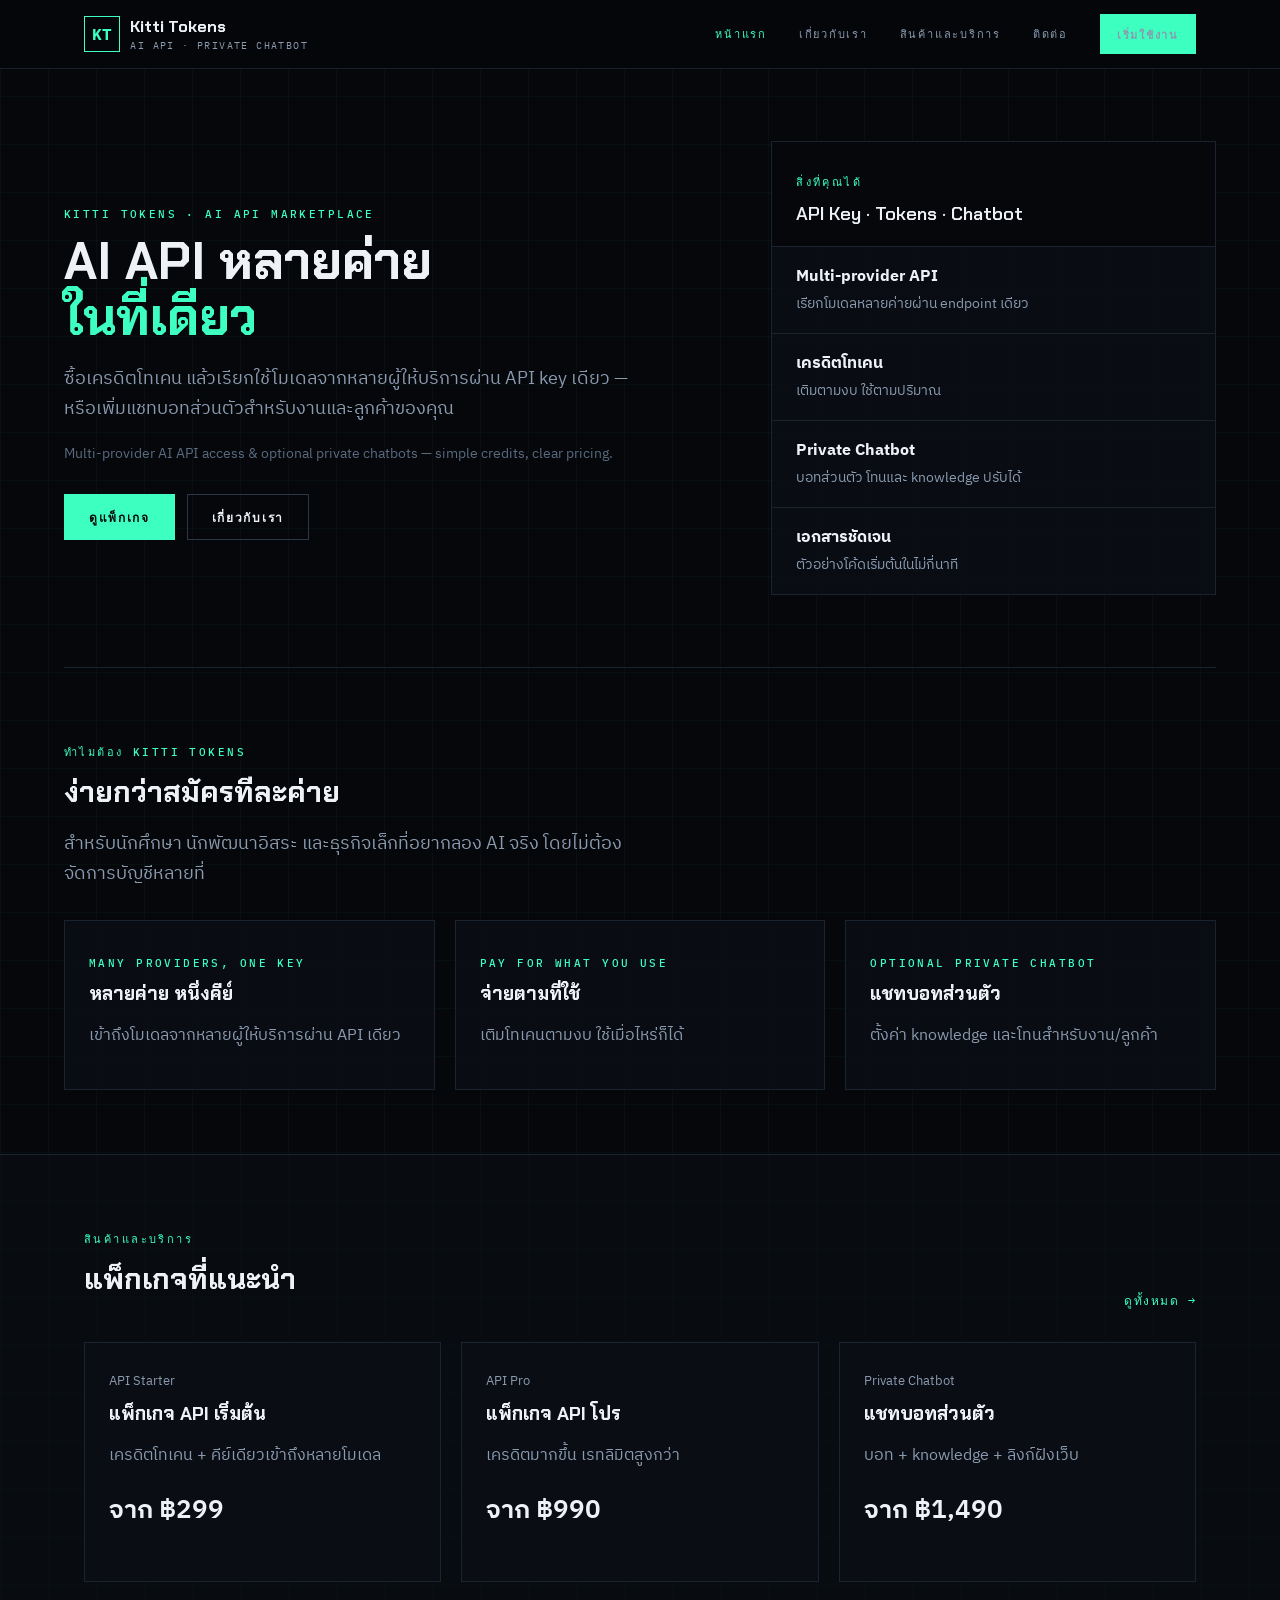
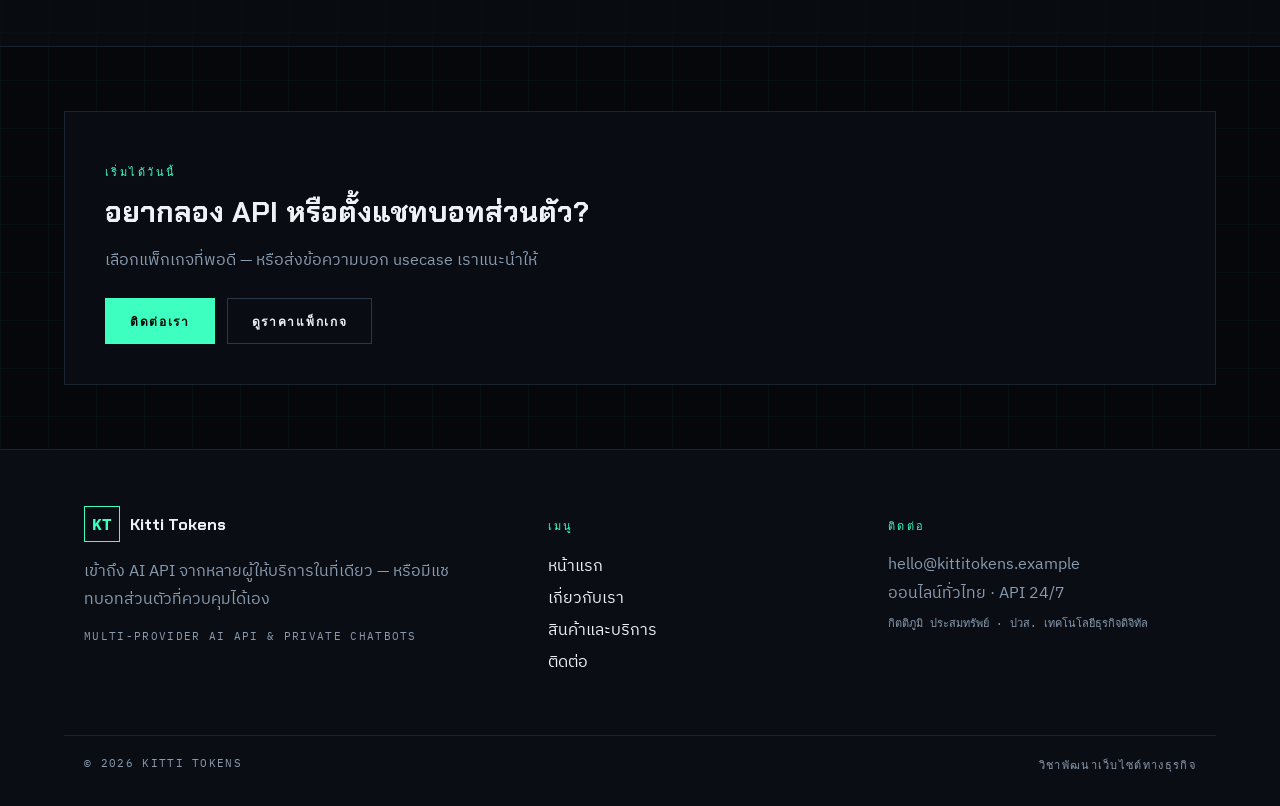
==== index.html @ 3e94c036 "Kitti Tokens static site — Home About Products Contact" ====
<!DOCTYPE html>
<html lang="th">
<head>
<meta charset="utf-8"/>
<meta name="viewport" content="width=device-width, initial-scale=1"/>
<title>Kitti Tokens — AI API หลายค่ายในที่เดียว · Kitti Tokens</title>
<meta name="description" content="Kitti Tokens — AI API หลายค่าย + แชทบอทส่วนตัว"/>
<link rel="preconnect" href="https://fonts.googleapis.com"/>
<link rel="preconnect" href="https://fonts.gstatic.com" crossorigin/>
<link href="https://fonts.googleapis.com/css2?family=Chakra+Petch:wght@400;500;600;700&family=IBM+Plex+Mono:wght@400;500;600&family=IBM+Plex+Sans+Thai:wght@400;500;600;700&display=swap" rel="stylesheet"/>
<link rel="stylesheet" href="/assets/site.css"/>
</head>
<body>
<header><div class="wrap nav">
  <a class="brand" href="/"><span class="mark">KT</span><span><strong>Kitti Tokens</strong><small>AI API · Private Chatbot</small></span></a>
  <nav class="links"><a class="active" href="/">หน้าแรก</a>
<a class="" href="/about/">เกี่ยวกับเรา</a>
<a class="" href="/products/">สินค้าและบริการ</a>
<a class="" href="/contact/">ติดต่อ</a><a class="btn" href="/contact/" style="padding:.55rem 1rem">เริ่มใช้งาน</a></nav>
</div></header>

<main>
<section class="wrap hero">
  <div>
    <p class="eyebrow">Kitti Tokens · AI API Marketplace</p>
    <h1>AI API หลายค่าย<span>ในที่เดียว</span></h1>
    <p class="lead">ซื้อเครดิตโทเคน แล้วเรียกใช้โมเดลจากหลายผู้ให้บริการผ่าน API key เดียว — หรือเพิ่มแชทบอทส่วนตัวสำหรับงานและลูกค้าของคุณ</p>
    <p class="sub">Multi-provider AI API access & optional private chatbots — simple credits, clear pricing.</p>
    <div style="display:flex;gap:.75rem;flex-wrap:wrap;margin-top:1.75rem">
      <a class="btn" href="/products/">ดูแพ็กเกจ</a>
      <a class="btn ghost" href="/about/">เกี่ยวกับเรา</a>
    </div>
  </div>
  <div class="card" style="padding:0;overflow:hidden">
    <div style="border-bottom:1px solid var(--line);padding:1.25rem 1.5rem;background:#05070a">
      <p class="eyebrow">สิ่งที่คุณได้</p>
      <p class="display" style="margin:.5rem 0 0;font-size:1.15rem;font-weight:600">API Key · Tokens · Chatbot</p>
    </div>
    <ul style="list-style:none;margin:0;padding:0">
      <li style="padding:1rem 1.5rem;border-bottom:1px solid var(--line)"><strong>Multi-provider API</strong><br/><span class="muted" style="font-size:.85rem">เรียกโมเดลหลายค่ายผ่าน endpoint เดียว</span></li>
      <li style="padding:1rem 1.5rem;border-bottom:1px solid var(--line)"><strong>เครดิตโทเคน</strong><br/><span class="muted" style="font-size:.85rem">เติมตามงบ ใช้ตามปริมาณ</span></li>
      <li style="padding:1rem 1.5rem;border-bottom:1px solid var(--line)"><strong>Private Chatbot</strong><br/><span class="muted" style="font-size:.85rem">บอทส่วนตัว โทนและ knowledge ปรับได้</span></li>
      <li style="padding:1rem 1.5rem"><strong>เอกสารชัดเจน</strong><br/><span class="muted" style="font-size:.85rem">ตัวอย่างโค้ดเริ่มต้นในไม่กี่นาที</span></li>
    </ul>
  </div>
</section>
<section class="wrap section">
  <p class="eyebrow">ทำไมต้อง Kitti Tokens</p>
  <h2 class="display" style="font-size:1.8rem;margin:.75rem 0">ง่ายกว่าสมัครทีละค่าย</h2>
  <p class="lead">สำหรับนักศึกษา นักพัฒนาอิสระ และธุรกิจเล็กที่อยากลอง AI จริง โดยไม่ต้องจัดการบัญชีหลายที่</p>
  <div class="grid3" style="margin-top:2rem">
    <article class="card"><p class="eyebrow">Many providers, one key</p><h3>หลายค่าย หนึ่งคีย์</h3><p class="muted">เข้าถึงโมเดลจากหลายผู้ให้บริการผ่าน API เดียว</p></article>
    <article class="card"><p class="eyebrow">Pay for what you use</p><h3>จ่ายตามที่ใช้</h3><p class="muted">เติมโทเคนตามงบ ใช้เมื่อไหร่ก็ได้</p></article>
    <article class="card"><p class="eyebrow">Optional private chatbot</p><h3>แชทบอทส่วนตัว</h3><p class="muted">ตั้งค่า knowledge และโทนสำหรับงาน/ลูกค้า</p></article>
  </div>
</section>
<section class="section" style="border-top:1px solid var(--line);border-bottom:1px solid var(--line);background:rgba(10,14,20,.6)">
  <div class="wrap">
    <div style="display:flex;justify-content:space-between;gap:1rem;flex-wrap:wrap;align-items:end">
      <div><p class="eyebrow">สินค้าและบริการ</p><h2 class="display" style="font-size:1.8rem;margin:.75rem 0">แพ็กเกจที่แนะนำ</h2></div>
      <a class="mono" style="color:var(--accent);font-size:12px;letter-spacing:.12em;text-transform:uppercase" href="/products/">ดูทั้งหมด →</a>
    </div>
    <div class="grid3" style="margin-top:2rem">
      <a class="card" href="/products/"><span class="muted" style="font-size:.8rem">API Starter</span><h3>แพ็กเกจ API เริ่มต้น</h3><p class="muted">เครดิตโทเคน + คีย์เดียวเข้าถึงหลายโมเดล</p><p class="price" style="margin-top:1.25rem">จาก ฿299</p></a>
      <a class="card" href="/products/"><span class="muted" style="font-size:.8rem">API Pro</span><h3>แพ็กเกจ API โปร</h3><p class="muted">เครดิตมากขึ้น เรทลิมิตสูงกว่า</p><p class="price" style="margin-top:1.25rem">จาก ฿990</p></a>
      <a class="card" href="/products/"><span class="muted" style="font-size:.8rem">Private Chatbot</span><h3>แชทบอทส่วนตัว</h3><p class="muted">บอท + knowledge + ลิงก์ฝังเว็บ</p><p class="price" style="margin-top:1.25rem">จาก ฿1,490</p></a>
    </div>
  </div>
</section>
<section class="wrap section">
  <div class="card" style="padding:2.5rem">
    <p class="eyebrow">เริ่มได้วันนี้</p>
    <h2 class="display" style="font-size:1.8rem;margin:.75rem 0">อยากลอง API หรือตั้งแชทบอทส่วนตัว?</h2>
    <p class="muted">เลือกแพ็กเกจที่พอดี — หรือส่งข้อความบอก usecase เราแนะนำให้</p>
    <div style="display:flex;gap:.75rem;flex-wrap:wrap;margin-top:1.5rem">
      <a class="btn" href="/contact/">ติดต่อเรา</a>
      <a class="btn ghost" href="/products/">ดูราคาแพ็กเกจ</a>
    </div>
  </div>
</section>
</main>

<footer><div class="wrap footgrid">
  <div><div class="brand"><span class="mark">KT</span><span><strong>Kitti Tokens</strong></span></div>
  <p class="muted" style="margin-top:1rem;max-width:24rem;line-height:1.7">เข้าถึง AI API จากหลายผู้ให้บริการในที่เดียว — หรือมีแชทบอทส่วนตัวที่ควบคุมได้เอง</p>
  <p class="mono muted" style="font-size:11px;letter-spacing:.12em;text-transform:uppercase">Multi-provider AI API & private chatbots</p></div>
  <div><p class="eyebrow">เมนู</p><p style="margin-top:1rem;line-height:2"><a href="/">หน้าแรก</a><br/><a href="/about/">เกี่ยวกับเรา</a><br/><a href="/products/">สินค้าและบริการ</a><br/><a href="/contact/">ติดต่อ</a></p></div>
  <div><p class="eyebrow">ติดต่อ</p><p class="muted" style="margin-top:1rem;line-height:1.8">hello@kittitokens.example<br/>ออนไลน์ทั่วไทย · API 24/7<br/><span class="mono" style="font-size:11px">กิตติภูมิ ประสมทรัพย์ · ปวส. เทคโนโลยีธุรกิจดิจิทัล</span></p></div>
</div>
<p class="wrap mono muted" style="margin-top:2.5rem;border-top:1px solid var(--line);padding-top:1.25rem;font-size:11px;letter-spacing:.12em;text-transform:uppercase;display:flex;justify-content:space-between;gap:1rem;flex-wrap:wrap"><span>© 2026 Kitti Tokens</span><span>วิชาพัฒนาเว็บไซต์ทางธุรกิจ</span></p>
</footer>
</body></html>
---- assets/site.css ----
:root{--bg:#05070a;--panel:#0a0e14;--line:#1a2330;--muted:#8a9bb0;--text:#eef2f7;--accent:#3dffc0;--accent2:#5eead4}
*{box-sizing:border-box}html{scroll-behavior:smooth}body{margin:0;font-family:"IBM Plex Sans Thai",system-ui,sans-serif;background:var(--bg);color:var(--text);background-image:linear-gradient(rgba(61,255,192,.03) 1px,transparent 1px),linear-gradient(90deg,rgba(61,255,192,.03) 1px,transparent 1px);background-size:48px 48px}
a{color:inherit;text-decoration:none}.wrap{max-width:72rem;margin:0 auto;padding:0 1.25rem}
.mono{font-family:"IBM Plex Mono",ui-monospace,monospace}.display{font-family:"Chakra Petch","IBM Plex Sans Thai",sans-serif}
.eyebrow{font-family:"IBM Plex Mono",monospace;font-size:11px;letter-spacing:.22em;text-transform:uppercase;color:var(--accent);font-weight:500}
header{position:sticky;top:0;z-index:50;border-bottom:1px solid rgba(26,35,48,.9);background:rgba(5,7,10,.9);backdrop-filter:blur(10px)}
.nav{display:flex;align-items:center;justify-content:space-between;height:4.25rem}
.brand{display:flex;gap:.65rem;align-items:center}.mark{width:2.25rem;height:2.25rem;border:1px solid var(--accent);display:grid;place-items:center;color:var(--accent);font-family:"IBM Plex Mono",monospace;font-weight:700}
.brand strong{display:block;font-family:"Chakra Petch",sans-serif}.brand small{display:block;font-family:"IBM Plex Mono",monospace;font-size:10px;letter-spacing:.14em;text-transform:uppercase;color:var(--muted);margin-top:.15rem}
.links{display:flex;gap:2rem;align-items:center}.links a{font-family:"IBM Plex Mono",monospace;font-size:11px;letter-spacing:.16em;text-transform:uppercase;color:var(--muted)}.links a:hover,.links a.active{color:var(--accent)}
.btn{display:inline-flex;align-items:center;justify-content:center;gap:.5rem;border:1px solid var(--accent);background:var(--accent);color:var(--bg);padding:.75rem 1.5rem;font-family:"IBM Plex Mono",monospace;font-size:12px;font-weight:600;letter-spacing:.14em;text-transform:uppercase}
.btn.ghost{background:transparent;color:var(--text);border-color:#2a3748}.btn.ghost:hover{border-color:var(--accent);color:var(--accent)}
.hero{padding:4.5rem 0;border-bottom:1px solid var(--line);display:grid;gap:2.5rem}
@media(min-width:900px){.hero{grid-template-columns:1.2fr .8fr;align-items:center}}
h1{font-family:"Chakra Petch",sans-serif;font-size:clamp(2rem,5vw,3.2rem);line-height:1.1;margin:.8rem 0}h1 span{display:block;color:var(--accent)}
.lead{color:var(--muted);font-size:1.1rem;line-height:1.7;max-width:36rem}.sub{color:#5a6b80;font-size:.9rem;margin-top:.75rem}
.card{border:1px solid var(--line);background:rgba(10,14,20,.9);padding:1.5rem}
.card h3{margin:.4rem 0;font-family:"Chakra Petch",sans-serif}
.grid3{display:grid;gap:1.25rem}@media(min-width:700px){.grid3{grid-template-columns:repeat(3,1fr)}}
.grid2{display:grid;gap:1.5rem}@media(min-width:700px){.grid2{grid-template-columns:repeat(2,1fr)}}
.section{padding:4rem 0}.banner{border-bottom:1px solid var(--line);background:var(--panel);padding:3.5rem 0;position:relative;overflow:hidden}
.banner:before{content:"";position:absolute;inset:0;background:radial-gradient(circle at 15% 20%,rgba(61,255,192,.18),transparent 42%),radial-gradient(circle at 85% 70%,rgba(94,234,212,.08),transparent 40%);opacity:.9;pointer-events:none}
.banner .wrap{position:relative}footer{border-top:1px solid var(--line);background:var(--panel);padding:3.5rem 0 2rem;margin-top:auto}
.footgrid{display:grid;gap:2rem}@media(min-width:800px){.footgrid{grid-template-columns:1.4fr 1fr 1fr}}
.muted{color:var(--muted)}.price{font-size:1.6rem;font-weight:600}.product img{width:100%;height:auto;display:block;background:#05070a;border-bottom:1px solid var(--line)}
.product{overflow:hidden}.chip{display:inline-block;border:1px solid var(--line);padding:.2rem .5rem;font-family:"IBM Plex Mono",monospace;font-size:11px;color:var(--accent)}
.providers{display:grid;grid-template-columns:repeat(2,1fr);gap:1rem}@media(min-width:700px){.providers{grid-template-columns:repeat(6,1fr)}}
.providers div{border:1px solid var(--line);padding:1.25rem .75rem;text-align:center}.providers img{width:36px;height:36px;opacity:.9}
ul.clean{padding-left:1.1rem;color:var(--muted);line-height:1.7}
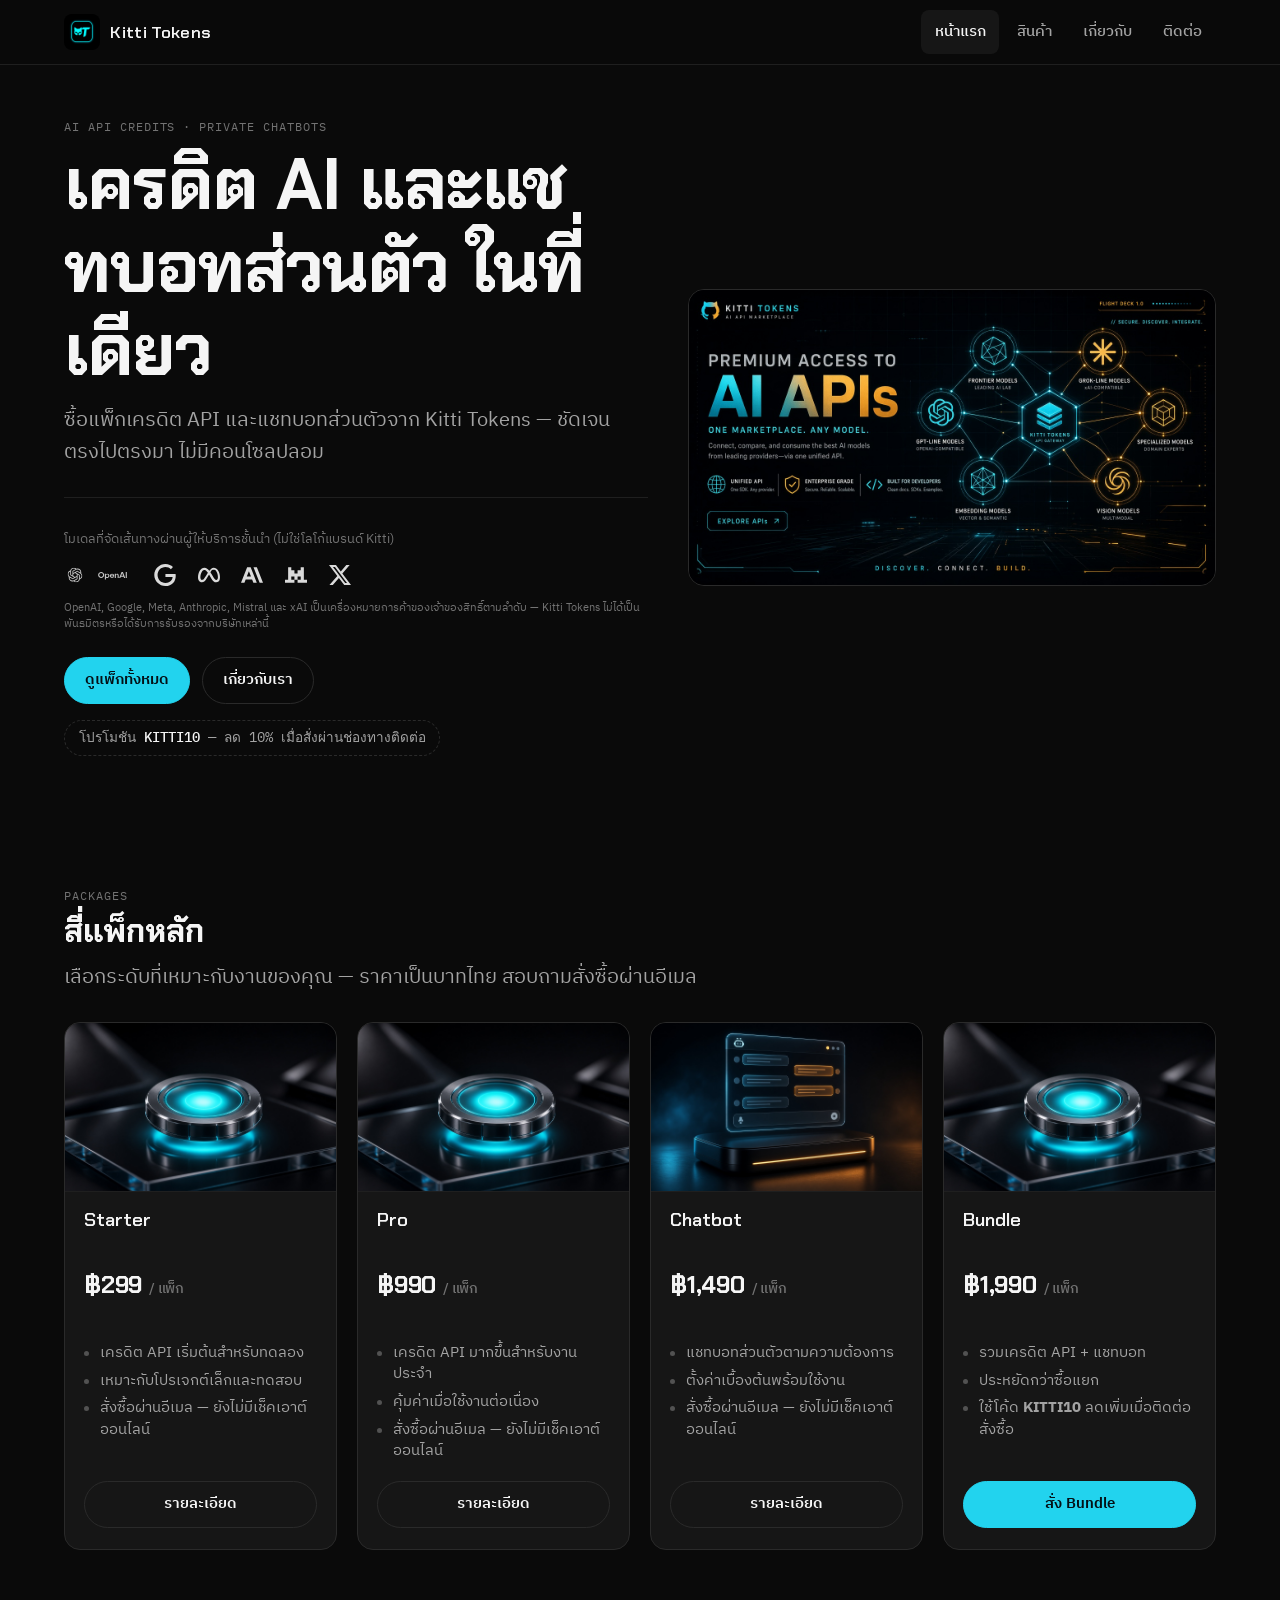
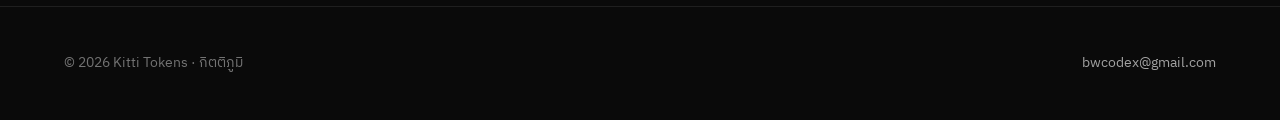
==== commit b4013795: "Ship static Kitti Tokens build with real assets to production (kitti-tokens-web) Includes hero/about" ====
--- a/index.html
+++ b/index.html
@@ -1,92 +1,145 @@
 <!DOCTYPE html>
 <html lang="th">
 <head>
-<meta charset="utf-8"/>
-<meta name="viewport" content="width=device-width, initial-scale=1"/>
-<title>Kitti Tokens — AI API หลายค่ายในที่เดียว · Kitti Tokens</title>
-<meta name="description" content="Kitti Tokens — AI API หลายค่าย + แชทบอทส่วนตัว"/>
-<link rel="preconnect" href="https://fonts.googleapis.com"/>
-<link rel="preconnect" href="https://fonts.gstatic.com" crossorigin/>
-<link href="https://fonts.googleapis.com/css2?family=Chakra+Petch:wght@400;500;600;700&family=IBM+Plex+Mono:wght@400;500;600&family=IBM+Plex+Sans+Thai:wght@400;500;600;700&display=swap" rel="stylesheet"/>
-<link rel="stylesheet" href="/assets/site.css"/>
+  <meta charset="utf-8" />
+  <meta name="viewport" content="width=device-width, initial-scale=1" />
+  <title>Kitti Tokens — เครดิต AI API และแชทบอทส่วนตัว</title>
+  <meta name="description" content="Kitti Tokens — ซื้อเครดิต AI API และแชทบอทส่วนตัว แพ็ก Starter Pro Chatbot Bundle พร้อมโปรโมชัน KITTI10" />
+  <link rel="stylesheet" href="/assets/site.css" />
+  <link rel="icon" href="/assets/brand-logo.png" type="image/png" />
 </head>
 <body>
-<header><div class="wrap nav">
-  <a class="brand" href="/"><span class="mark">KT</span><span><strong>Kitti Tokens</strong><small>AI API · Private Chatbot</small></span></a>
-  <nav class="links"><a class="active" href="/">หน้าแรก</a>
-<a class="" href="/about/">เกี่ยวกับเรา</a>
-<a class="" href="/products/">สินค้าและบริการ</a>
-<a class="" href="/contact/">ติดต่อ</a><a class="btn" href="/contact/" style="padding:.55rem 1rem">เริ่มใช้งาน</a></nav>
-</div></header>
+  <div class="page">
+    <header class="site-header">
+      <div class="wrap nav">
+        <a class="brand" href="/">
+          <img src="/assets/brand-logo.png" width="36" height="36" alt="" />
+          <span class="brand-name"><span class="mark">Kitti Tokens</span></span>
+        </a>
+        <nav class="nav-links" aria-label="หลัก">
+          <a href="/" aria-current="page">หน้าแรก</a>
+          <a href="/products/">สินค้า</a>
+          <a href="/about/">เกี่ยวกับ</a>
+          <a href="/contact/">ติดต่อ</a>
+        </nav>
+      </div>
+    </header>
 
-<main>
-<section class="wrap hero">
-  <div>
-    <p class="eyebrow">Kitti Tokens · AI API Marketplace</p>
-    <h1>AI API หลายค่าย<span>ในที่เดียว</span></h1>
-    <p class="lead">ซื้อเครดิตโทเคน แล้วเรียกใช้โมเดลจากหลายผู้ให้บริการผ่าน API key เดียว — หรือเพิ่มแชทบอทส่วนตัวสำหรับงานและลูกค้าของคุณ</p>
-    <p class="sub">Multi-provider AI API access & optional private chatbots — simple credits, clear pricing.</p>
-    <div style="display:flex;gap:.75rem;flex-wrap:wrap;margin-top:1.75rem">
-      <a class="btn" href="/products/">ดูแพ็กเกจ</a>
-      <a class="btn ghost" href="/about/">เกี่ยวกับเรา</a>
-    </div>
+    <main>
+      <section class="hero">
+        <div class="wrap hero-grid">
+          <div>
+            <p class="eyebrow">AI API credits · Private chatbots</p>
+            <h1>เครดิต AI และแชทบอทส่วนตัว ในที่เดียว</h1>
+            <p class="promise">ซื้อแพ็กเครดิต API และแชทบอทส่วนตัวจาก Kitti Tokens — ชัดเจน ตรงไปตรงมา ไม่มีคอนโซลปลอม</p>
+
+            <div class="providers" aria-label="ผู้ให้บริการโมเดลที่รองรับการจัดเส้นทาง">
+              <p class="providers-caption">โมเดลที่จัดเส้นทางผ่านผู้ให้บริการชั้นนำ (ไม่ใช่โลโก้แบรนด์ Kitti)</p>
+              <div class="provider-row">
+                <span class="openai-pair" title="OpenAI">
+                  <img src="/assets/logos/OpenAI-white-monoblossom.svg" alt="OpenAI" width="22" height="22" />
+                  <img class="wordmark" src="/assets/logos/OpenAI-white-wordmark.svg" alt="" width="80" height="18" />
+                </span>
+                <img src="/assets/logos/google.svg" alt="Google" height="22" />
+                <img src="/assets/logos/meta.svg" alt="Meta" height="22" />
+                <img src="/assets/logos/anthropic.svg" alt="Anthropic" height="22" />
+                <img src="/assets/logos/mistral.svg" alt="Mistral" height="22" />
+                <img src="/assets/logos/xai.svg" alt="xAI" height="22" />
+              </div>
+              <p class="tm-note">OpenAI, Google, Meta, Anthropic, Mistral และ xAI เป็นเครื่องหมายการค้าของเจ้าของสิทธิ์ตามลำดับ — Kitti Tokens ไม่ได้เป็นพันธมิตรหรือได้รับการรับรองจากบริษัทเหล่านี้</p>
+            </div>
+
+            <div class="hero-actions">
+              <a class="btn btn-primary" href="/products/">ดูแพ็กทั้งหมด</a>
+              <a class="btn" href="/about/">เกี่ยวกับเรา</a>
+            </div>
+            <p class="promo-chip">โปรโมชัน <strong>KITTI10</strong> — ลด 10% เมื่อสั่งผ่านช่องทางติดต่อ</p>
+          </div>
+          <div class="hero-media">
+            <img src="/assets/hero.png" alt="Kitti Tokens — ภาพฮีโร่เครดิต AI และแชทบอท" width="960" height="540" />
+          </div>
+        </div>
+      </section>
+
+      <section class="section" id="packs">
+        <div class="wrap">
+          <div class="section-head">
+            <p class="eyebrow">Packages</p>
+            <h2>สี่แพ็กหลัก</h2>
+            <p class="lede">เลือกระดับที่เหมาะกับงานของคุณ — ราคาเป็นบาทไทย สอบถามสั่งซื้อผ่านอีเมล</p>
+          </div>
+          <div class="card-grid cols-4">
+            <article class="card">
+              <div class="card-media">
+                <img src="/assets/api-tokens.png" alt="API Tokens pack" width="640" height="400" />
+              </div>
+              <div class="card-body">
+                <h3>Starter</h3>
+                <p class="price">฿299 <span>/ แพ็ก</span></p>
+                <ul class="bullets">
+                  <li>เครดิต API เริ่มต้นสำหรับทดลอง</li>
+                  <li>เหมาะกับโปรเจกต์เล็กและทดสอบ</li>
+                  <li>สั่งซื้อผ่านอีเมล — ยังไม่มีเช็คเอาต์ออนไลน์</li>
+                </ul>
+                <a class="btn" href="/products/">รายละเอียด</a>
+              </div>
+            </article>
+            <article class="card">
+              <div class="card-media">
+                <img src="/assets/api-tokens.png" alt="API Tokens pack" width="640" height="400" />
+              </div>
+              <div class="card-body">
+                <h3>Pro</h3>
+                <p class="price">฿990 <span>/ แพ็ก</span></p>
+                <ul class="bullets">
+                  <li>เครดิต API มากขึ้นสำหรับงานประจำ</li>
+                  <li>คุ้มค่าเมื่อใช้งานต่อเนื่อง</li>
+                  <li>สั่งซื้อผ่านอีเมล — ยังไม่มีเช็คเอาต์ออนไลน์</li>
+                </ul>
+                <a class="btn" href="/products/">รายละเอียด</a>
+              </div>
+            </article>
+            <article class="card">
+              <div class="card-media">
+                <img src="/assets/private-bot.png" alt="Private Chatbot" width="640" height="400" />
+              </div>
+              <div class="card-body">
+                <h3>Chatbot</h3>
+                <p class="price">฿1,490 <span>/ แพ็ก</span></p>
+                <ul class="bullets">
+                  <li>แชทบอทส่วนตัวตามความต้องการ</li>
+                  <li>ตั้งค่าเบื้องต้นพร้อมใช้งาน</li>
+                  <li>สั่งซื้อผ่านอีเมล — ยังไม่มีเช็คเอาต์ออนไลน์</li>
+                </ul>
+                <a class="btn" href="/products/">รายละเอียด</a>
+              </div>
+            </article>
+            <article class="card">
+              <div class="card-media">
+                <img src="/assets/api-tokens.png" alt="Bundle pack" width="640" height="400" />
+              </div>
+              <div class="card-body">
+                <h3>Bundle</h3>
+                <p class="price">฿1,990 <span>/ แพ็ก</span></p>
+                <ul class="bullets">
+                  <li>รวมเครดิต API + แชทบอท</li>
+                  <li>ประหยัดกว่าซื้อแยก</li>
+                  <li>ใช้โค้ด <strong>KITTI10</strong> ลดเพิ่มเมื่อติดต่อสั่งซื้อ</li>
+                </ul>
+                <a class="btn btn-primary" href="/contact/">สั่ง Bundle</a>
+              </div>
+            </article>
+          </div>
+        </div>
+      </section>
+    </main>
+
+    <footer class="site-footer">
+      <div class="wrap">
+        <p>© 2026 Kitti Tokens · กิตติภูมิ</p>
+        <p><a href="/contact/">bwcodex@gmail.com</a></p>
+      </div>
+    </footer>
   </div>
-  <div class="card" style="padding:0;overflow:hidden">
-    <div style="border-bottom:1px solid var(--line);padding:1.25rem 1.5rem;background:#05070a">
-      <p class="eyebrow">สิ่งที่คุณได้</p>
-      <p class="display" style="margin:.5rem 0 0;font-size:1.15rem;font-weight:600">API Key · Tokens · Chatbot</p>
-    </div>
-    <ul style="list-style:none;margin:0;padding:0">
-      <li style="padding:1rem 1.5rem;border-bottom:1px solid var(--line)"><strong>Multi-provider API</strong><br/><span class="muted" style="font-size:.85rem">เรียกโมเดลหลายค่ายผ่าน endpoint เดียว</span></li>
-      <li style="padding:1rem 1.5rem;border-bottom:1px solid var(--line)"><strong>เครดิตโทเคน</strong><br/><span class="muted" style="font-size:.85rem">เติมตามงบ ใช้ตามปริมาณ</span></li>
-      <li style="padding:1rem 1.5rem;border-bottom:1px solid var(--line)"><strong>Private Chatbot</strong><br/><span class="muted" style="font-size:.85rem">บอทส่วนตัว โทนและ knowledge ปรับได้</span></li>
-      <li style="padding:1rem 1.5rem"><strong>เอกสารชัดเจน</strong><br/><span class="muted" style="font-size:.85rem">ตัวอย่างโค้ดเริ่มต้นในไม่กี่นาที</span></li>
-    </ul>
-  </div>
-</section>
-<section class="wrap section">
-  <p class="eyebrow">ทำไมต้อง Kitti Tokens</p>
-  <h2 class="display" style="font-size:1.8rem;margin:.75rem 0">ง่ายกว่าสมัครทีละค่าย</h2>
-  <p class="lead">สำหรับนักศึกษา นักพัฒนาอิสระ และธุรกิจเล็กที่อยากลอง AI จริง โดยไม่ต้องจัดการบัญชีหลายที่</p>
-  <div class="grid3" style="margin-top:2rem">
-    <article class="card"><p class="eyebrow">Many providers, one key</p><h3>หลายค่าย หนึ่งคีย์</h3><p class="muted">เข้าถึงโมเดลจากหลายผู้ให้บริการผ่าน API เดียว</p></article>
-    <article class="card"><p class="eyebrow">Pay for what you use</p><h3>จ่ายตามที่ใช้</h3><p class="muted">เติมโทเคนตามงบ ใช้เมื่อไหร่ก็ได้</p></article>
-    <article class="card"><p class="eyebrow">Optional private chatbot</p><h3>แชทบอทส่วนตัว</h3><p class="muted">ตั้งค่า knowledge และโทนสำหรับงาน/ลูกค้า</p></article>
-  </div>
-</section>
-<section class="section" style="border-top:1px solid var(--line);border-bottom:1px solid var(--line);background:rgba(10,14,20,.6)">
-  <div class="wrap">
-    <div style="display:flex;justify-content:space-between;gap:1rem;flex-wrap:wrap;align-items:end">
-      <div><p class="eyebrow">สินค้าและบริการ</p><h2 class="display" style="font-size:1.8rem;margin:.75rem 0">แพ็กเกจที่แนะนำ</h2></div>
-      <a class="mono" style="color:var(--accent);font-size:12px;letter-spacing:.12em;text-transform:uppercase" href="/products/">ดูทั้งหมด →</a>
-    </div>
-    <div class="grid3" style="margin-top:2rem">
-      <a class="card" href="/products/"><span class="muted" style="font-size:.8rem">API Starter</span><h3>แพ็กเกจ API เริ่มต้น</h3><p class="muted">เครดิตโทเคน + คีย์เดียวเข้าถึงหลายโมเดล</p><p class="price" style="margin-top:1.25rem">จาก ฿299</p></a>
-      <a class="card" href="/products/"><span class="muted" style="font-size:.8rem">API Pro</span><h3>แพ็กเกจ API โปร</h3><p class="muted">เครดิตมากขึ้น เรทลิมิตสูงกว่า</p><p class="price" style="margin-top:1.25rem">จาก ฿990</p></a>
-      <a class="card" href="/products/"><span class="muted" style="font-size:.8rem">Private Chatbot</span><h3>แชทบอทส่วนตัว</h3><p class="muted">บอท + knowledge + ลิงก์ฝังเว็บ</p><p class="price" style="margin-top:1.25rem">จาก ฿1,490</p></a>
-    </div>
-  </div>
-</section>
-<section class="wrap section">
-  <div class="card" style="padding:2.5rem">
-    <p class="eyebrow">เริ่มได้วันนี้</p>
-    <h2 class="display" style="font-size:1.8rem;margin:.75rem 0">อยากลอง API หรือตั้งแชทบอทส่วนตัว?</h2>
-    <p class="muted">เลือกแพ็กเกจที่พอดี — หรือส่งข้อความบอก usecase เราแนะนำให้</p>
-    <div style="display:flex;gap:.75rem;flex-wrap:wrap;margin-top:1.5rem">
-      <a class="btn" href="/contact/">ติดต่อเรา</a>
-      <a class="btn ghost" href="/products/">ดูราคาแพ็กเกจ</a>
-    </div>
-  </div>
-</section>
-</main>
-
-<footer><div class="wrap footgrid">
-  <div><div class="brand"><span class="mark">KT</span><span><strong>Kitti Tokens</strong></span></div>
-  <p class="muted" style="margin-top:1rem;max-width:24rem;line-height:1.7">เข้าถึง AI API จากหลายผู้ให้บริการในที่เดียว — หรือมีแชทบอทส่วนตัวที่ควบคุมได้เอง</p>
-  <p class="mono muted" style="font-size:11px;letter-spacing:.12em;text-transform:uppercase">Multi-provider AI API & private chatbots</p></div>
-  <div><p class="eyebrow">เมนู</p><p style="margin-top:1rem;line-height:2"><a href="/">หน้าแรก</a><br/><a href="/about/">เกี่ยวกับเรา</a><br/><a href="/products/">สินค้าและบริการ</a><br/><a href="/contact/">ติดต่อ</a></p></div>
-  <div><p class="eyebrow">ติดต่อ</p><p class="muted" style="margin-top:1rem;line-height:1.8">hello@kittitokens.example<br/>ออนไลน์ทั่วไทย · API 24/7<br/><span class="mono" style="font-size:11px">กิตติภูมิ ประสมทรัพย์ · ปวส. เทคโนโลยีธุรกิจดิจิทัล</span></p></div>
-</div>
-<p class="wrap mono muted" style="margin-top:2.5rem;border-top:1px solid var(--line);padding-top:1.25rem;font-size:11px;letter-spacing:.12em;text-transform:uppercase;display:flex;justify-content:space-between;gap:1rem;flex-wrap:wrap"><span>© 2026 Kitti Tokens</span><span>วิชาพัฒนาเว็บไซต์ทางธุรกิจ</span></p>
-</footer>
-</body></html>+</body>
+</html>
--- a/assets/site.css
+++ b/assets/site.css
@@ -1,29 +1,454 @@
-:root{--bg:#05070a;--panel:#0a0e14;--line:#1a2330;--muted:#8a9bb0;--text:#eef2f7;--accent:#3dffc0;--accent2:#5eead4}
-*{box-sizing:border-box}html{scroll-behavior:smooth}body{margin:0;font-family:"IBM Plex Sans Thai",system-ui,sans-serif;background:var(--bg);color:var(--text);background-image:linear-gradient(rgba(61,255,192,.03) 1px,transparent 1px),linear-gradient(90deg,rgba(61,255,192,.03) 1px,transparent 1px);background-size:48px 48px}
-a{color:inherit;text-decoration:none}.wrap{max-width:72rem;margin:0 auto;padding:0 1.25rem}
-.mono{font-family:"IBM Plex Mono",ui-monospace,monospace}.display{font-family:"Chakra Petch","IBM Plex Sans Thai",sans-serif}
-.eyebrow{font-family:"IBM Plex Mono",monospace;font-size:11px;letter-spacing:.22em;text-transform:uppercase;color:var(--accent);font-weight:500}
-header{position:sticky;top:0;z-index:50;border-bottom:1px solid rgba(26,35,48,.9);background:rgba(5,7,10,.9);backdrop-filter:blur(10px)}
-.nav{display:flex;align-items:center;justify-content:space-between;height:4.25rem}
-.brand{display:flex;gap:.65rem;align-items:center}.mark{width:2.25rem;height:2.25rem;border:1px solid var(--accent);display:grid;place-items:center;color:var(--accent);font-family:"IBM Plex Mono",monospace;font-weight:700}
-.brand strong{display:block;font-family:"Chakra Petch",sans-serif}.brand small{display:block;font-family:"IBM Plex Mono",monospace;font-size:10px;letter-spacing:.14em;text-transform:uppercase;color:var(--muted);margin-top:.15rem}
-.links{display:flex;gap:2rem;align-items:center}.links a{font-family:"IBM Plex Mono",monospace;font-size:11px;letter-spacing:.16em;text-transform:uppercase;color:var(--muted)}.links a:hover,.links a.active{color:var(--accent)}
-.btn{display:inline-flex;align-items:center;justify-content:center;gap:.5rem;border:1px solid var(--accent);background:var(--accent);color:var(--bg);padding:.75rem 1.5rem;font-family:"IBM Plex Mono",monospace;font-size:12px;font-weight:600;letter-spacing:.14em;text-transform:uppercase}
-.btn.ghost{background:transparent;color:var(--text);border-color:#2a3748}.btn.ghost:hover{border-color:var(--accent);color:var(--accent)}
-.hero{padding:4.5rem 0;border-bottom:1px solid var(--line);display:grid;gap:2.5rem}
-@media(min-width:900px){.hero{grid-template-columns:1.2fr .8fr;align-items:center}}
-h1{font-family:"Chakra Petch",sans-serif;font-size:clamp(2rem,5vw,3.2rem);line-height:1.1;margin:.8rem 0}h1 span{display:block;color:var(--accent)}
-.lead{color:var(--muted);font-size:1.1rem;line-height:1.7;max-width:36rem}.sub{color:#5a6b80;font-size:.9rem;margin-top:.75rem}
-.card{border:1px solid var(--line);background:rgba(10,14,20,.9);padding:1.5rem}
-.card h3{margin:.4rem 0;font-family:"Chakra Petch",sans-serif}
-.grid3{display:grid;gap:1.25rem}@media(min-width:700px){.grid3{grid-template-columns:repeat(3,1fr)}}
-.grid2{display:grid;gap:1.5rem}@media(min-width:700px){.grid2{grid-template-columns:repeat(2,1fr)}}
-.section{padding:4rem 0}.banner{border-bottom:1px solid var(--line);background:var(--panel);padding:3.5rem 0;position:relative;overflow:hidden}
-.banner:before{content:"";position:absolute;inset:0;background:radial-gradient(circle at 15% 20%,rgba(61,255,192,.18),transparent 42%),radial-gradient(circle at 85% 70%,rgba(94,234,212,.08),transparent 40%);opacity:.9;pointer-events:none}
-.banner .wrap{position:relative}footer{border-top:1px solid var(--line);background:var(--panel);padding:3.5rem 0 2rem;margin-top:auto}
-.footgrid{display:grid;gap:2rem}@media(min-width:800px){.footgrid{grid-template-columns:1.4fr 1fr 1fr}}
-.muted{color:var(--muted)}.price{font-size:1.6rem;font-weight:600}.product img{width:100%;height:auto;display:block;background:#05070a;border-bottom:1px solid var(--line)}
-.product{overflow:hidden}.chip{display:inline-block;border:1px solid var(--line);padding:.2rem .5rem;font-family:"IBM Plex Mono",monospace;font-size:11px;color:var(--accent)}
-.providers{display:grid;grid-template-columns:repeat(2,1fr);gap:1rem}@media(min-width:700px){.providers{grid-template-columns:repeat(6,1fr)}}
-.providers div{border:1px solid var(--line);padding:1.25rem .75rem;text-align:center}.providers img{width:36px;height:36px;opacity:.9}
-ul.clean{padding-left:1.1rem;color:var(--muted);line-height:1.7}
+/* Kitti Tokens — black / white / gray + one accent on primary CTA */
+@import url('https://fonts.googleapis.com/css2?family=Chakra+Petch:wght@500;600;700&family=IBM+Plex+Sans+Thai:wght@400;500;600;700&family=IBM+Plex+Mono:wght@400;500&display=swap');
+
+:root {
+  --bg: #0a0a0a;
+  --bg-elevated: #111111;
+  --bg-card: #161616;
+  --border: #2a2a2a;
+  --border-soft: #1f1f1f;
+  --text: #f5f5f5;
+  --text-muted: #a3a3a3;
+  --text-dim: #737373;
+  --accent: #22d3ee; /* cyan — matches brand-logo glow; used ONLY on primary CTA */
+  --accent-ink: #041016;
+  --radius: 12px;
+  --radius-lg: 16px;
+  --wrap: 72rem;
+  --tap: 44px;
+  --font-display: "Chakra Petch", "IBM Plex Sans Thai", system-ui, sans-serif;
+  --font-body: "IBM Plex Sans Thai", "Chakra Petch", system-ui, sans-serif;
+  --font-mono: "IBM Plex Mono", ui-monospace, monospace;
+}
+
+*, *::before, *::after { box-sizing: border-box; }
+html { scroll-behavior: smooth; }
+body {
+  margin: 0;
+  min-height: 100vh;
+  background: var(--bg);
+  color: var(--text);
+  font-family: var(--font-body);
+  font-size: 1.0625rem;
+  line-height: 1.6;
+  -webkit-font-smoothing: antialiased;
+}
+img { max-width: 100%; height: auto; display: block; }
+a { color: inherit; text-decoration: none; }
+a:hover { color: var(--text); }
+ul { margin: 0; padding: 0; list-style: none; }
+
+.wrap {
+  width: min(100% - 2rem, var(--wrap));
+  margin-inline: auto;
+}
+
+/* —— Header / Nav —— */
+.site-header {
+  position: sticky;
+  top: 0;
+  z-index: 50;
+  background: rgba(10, 10, 10, 0.88);
+  backdrop-filter: blur(12px);
+  border-bottom: 1px solid var(--border-soft);
+}
+.nav {
+  display: flex;
+  align-items: center;
+  justify-content: space-between;
+  gap: 1rem;
+  min-height: 4rem;
+  padding-block: 0.5rem;
+}
+.brand {
+  display: inline-flex;
+  align-items: center;
+  gap: 0.65rem;
+  font-family: var(--font-display);
+  font-weight: 600;
+  font-size: 1.05rem;
+  letter-spacing: 0.02em;
+  color: var(--text);
+}
+.brand img {
+  width: 36px;
+  height: 36px;
+  border-radius: 8px;
+  object-fit: cover;
+  flex-shrink: 0;
+}
+/* Prevent "Kitti TokensAI" — keep brand name and any badge separated */
+.brand-name {
+  display: inline-flex;
+  align-items: baseline;
+  gap: 0.35rem;
+  white-space: nowrap;
+}
+.brand-name .mark {
+  color: var(--text);
+}
+.nav-links {
+  display: flex;
+  align-items: center;
+  gap: 0.25rem;
+  flex-wrap: wrap;
+}
+.nav-links a {
+  display: inline-flex;
+  align-items: center;
+  justify-content: center;
+  min-height: var(--tap);
+  padding: 0.5rem 0.85rem;
+  border-radius: 8px;
+  color: var(--text-muted);
+  font-size: 0.95rem;
+  font-weight: 500;
+}
+.nav-links a:hover,
+.nav-links a[aria-current="page"] {
+  color: var(--text);
+  background: var(--bg-card);
+}
+
+/* —— Buttons —— */
+.btn {
+  display: inline-flex;
+  align-items: center;
+  justify-content: center;
+  gap: 0.4rem;
+  min-height: var(--tap);
+  padding: 0.65rem 1.25rem;
+  border-radius: 999px;
+  border: 1px solid var(--border);
+  background: transparent;
+  color: var(--text);
+  font-family: var(--font-body);
+  font-weight: 600;
+  font-size: 0.95rem;
+  cursor: pointer;
+  transition: background 0.15s, border-color 0.15s, color 0.15s;
+}
+.btn:hover { border-color: #404040; background: var(--bg-card); }
+.btn-ghost { border-color: transparent; color: var(--text-muted); }
+.btn-ghost:hover { color: var(--text); background: var(--bg-card); }
+/* ONE accent — primary CTA only */
+.btn-primary {
+  background: var(--accent);
+  border-color: var(--accent);
+  color: var(--accent-ink);
+}
+.btn-primary:hover {
+  background: #67e8f9;
+  border-color: #67e8f9;
+  color: var(--accent-ink);
+}
+
+/* —— Typography —— */
+h1, h2, h3 {
+  font-family: var(--font-display);
+  font-weight: 700;
+  line-height: 1.15;
+  margin: 0 0 0.75rem;
+}
+h1 {
+  font-size: clamp(2.5rem, 6vw, 4.5rem);
+  letter-spacing: -0.02em;
+}
+h2 {
+  font-size: clamp(1.5rem, 3vw, 2rem);
+}
+h3 {
+  font-size: 1.15rem;
+  font-weight: 600;
+}
+.lede, .promise {
+  font-size: clamp(1.05rem, 2vw, 1.25rem);
+  color: var(--text-muted);
+  max-width: 40rem;
+  margin: 0;
+}
+.section {
+  padding-block: 3.5rem;
+}
+.section-head {
+  margin-bottom: 1.75rem;
+}
+.eyebrow {
+  font-family: var(--font-mono);
+  font-size: 0.75rem;
+  letter-spacing: 0.08em;
+  text-transform: uppercase;
+  color: var(--text-dim);
+  margin-bottom: 0.5rem;
+}
+
+/* —— Hero —— */
+.hero {
+  padding-block: 2.5rem 3rem;
+}
+.hero-grid {
+  display: grid;
+  gap: 2rem;
+  align-items: center;
+}
+@media (min-width: 900px) {
+  .hero-grid {
+    grid-template-columns: 1.05fr 0.95fr;
+    gap: 2.5rem;
+  }
+}
+.hero-media {
+  border-radius: var(--radius-lg);
+  overflow: hidden;
+  border: 1px solid var(--border);
+  background: var(--bg-elevated);
+  aspect-ratio: 16 / 9;
+}
+.hero-media img {
+  width: 100%;
+  height: 100%;
+  object-fit: cover;
+}
+.hero-actions {
+  display: flex;
+  flex-wrap: wrap;
+  gap: 0.75rem;
+  margin-top: 1.5rem;
+}
+.promo-chip {
+  display: inline-flex;
+  align-items: center;
+  gap: 0.5rem;
+  margin-top: 1rem;
+  padding: 0.4rem 0.85rem;
+  border: 1px dashed var(--border);
+  border-radius: 999px;
+  font-family: var(--font-mono);
+  font-size: 0.85rem;
+  color: var(--text-muted);
+}
+.promo-chip strong {
+  color: var(--text);
+  font-weight: 500;
+}
+
+/* —— Provider row (under promise) —— */
+.providers {
+  margin-top: 1.75rem;
+  padding-top: 1.25rem;
+  border-top: 1px solid var(--border-soft);
+}
+.providers-caption {
+  font-size: 0.8rem;
+  color: var(--text-dim);
+  margin-bottom: 0.85rem;
+}
+.provider-row {
+  display: flex;
+  flex-wrap: wrap;
+  align-items: center;
+  gap: 1rem 1.35rem;
+}
+.provider-row img,
+.provider-row .openai-pair {
+  height: 22px;
+  width: auto;
+  opacity: 0.85;
+  filter: brightness(0) invert(1);
+}
+.provider-row .openai-pair {
+  display: inline-flex;
+  align-items: center;
+  gap: 0.4rem;
+  filter: none;
+}
+.provider-row .openai-pair img {
+  height: 22px;
+  filter: none;
+  opacity: 0.9;
+}
+.provider-row .openai-pair .wordmark {
+  height: 18px;
+}
+.tm-note {
+  margin-top: 0.85rem;
+  font-size: 0.7rem;
+  line-height: 1.45;
+  color: var(--text-dim);
+  max-width: 42rem;
+}
+
+/* —— Product cards —— */
+.card-grid {
+  display: grid;
+  gap: 1.25rem;
+}
+@media (min-width: 640px) {
+  .card-grid { grid-template-columns: repeat(2, 1fr); }
+}
+@media (min-width: 1024px) {
+  .card-grid.cols-4 { grid-template-columns: repeat(4, 1fr); }
+}
+.card {
+  display: flex;
+  flex-direction: column;
+  background: var(--bg-card);
+  border: 1px solid var(--border);
+  border-radius: var(--radius-lg);
+  overflow: hidden;
+  min-height: 100%;
+}
+.card-media {
+  aspect-ratio: 16 / 10;
+  background: var(--bg-elevated);
+  border-bottom: 1px solid var(--border-soft);
+  overflow: hidden;
+}
+.card-media img {
+  width: 100%;
+  height: 100%;
+  object-fit: cover;
+}
+.card-body {
+  display: flex;
+  flex-direction: column;
+  gap: 0.65rem;
+  padding: 1.15rem 1.2rem 1.35rem;
+  flex: 1;
+}
+.card-body h3 { margin: 0; }
+.price {
+  font-family: var(--font-display);
+  font-size: 1.5rem;
+  font-weight: 700;
+  letter-spacing: -0.01em;
+}
+.price span {
+  font-size: 0.85rem;
+  font-weight: 500;
+  color: var(--text-dim);
+  font-family: var(--font-body);
+}
+.bullets {
+  display: flex;
+  flex-direction: column;
+  gap: 0.4rem;
+  margin: 0.25rem 0 0.5rem;
+  flex: 1;
+}
+.bullets li {
+  position: relative;
+  padding-left: 1rem;
+  color: var(--text-muted);
+  font-size: 0.92rem;
+  line-height: 1.45;
+}
+.bullets li::before {
+  content: "";
+  position: absolute;
+  left: 0;
+  top: 0.55em;
+  width: 5px;
+  height: 5px;
+  border-radius: 50%;
+  background: #525252;
+}
+.card .btn { align-self: stretch; margin-top: auto; }
+
+/* —— Facts / About —— */
+.banner {
+  border-radius: var(--radius-lg);
+  overflow: hidden;
+  border: 1px solid var(--border);
+  aspect-ratio: 21 / 9;
+  margin-bottom: 2rem;
+  background: var(--bg-elevated);
+}
+.banner img {
+  width: 100%;
+  height: 100%;
+  object-fit: cover;
+}
+.facts {
+  display: grid;
+  gap: 1rem;
+}
+@media (min-width: 768px) {
+  .facts { grid-template-columns: repeat(3, 1fr); }
+}
+.fact {
+  padding: 1.25rem;
+  background: var(--bg-card);
+  border: 1px solid var(--border);
+  border-radius: var(--radius);
+}
+.fact h3 { margin-bottom: 0.5rem; }
+.fact p {
+  margin: 0;
+  color: var(--text-muted);
+  font-size: 0.95rem;
+}
+.fact.not-live {
+  border-color: #3f3f46;
+}
+.fact.not-live .tag {
+  display: inline-block;
+  font-family: var(--font-mono);
+  font-size: 0.7rem;
+  letter-spacing: 0.06em;
+  text-transform: uppercase;
+  color: var(--text-dim);
+  margin-bottom: 0.5rem;
+}
+
+/* —— Contact —— */
+.contact-panel {
+  max-width: 36rem;
+  padding: 2rem;
+  background: var(--bg-card);
+  border: 1px solid var(--border);
+  border-radius: var(--radius-lg);
+}
+.contact-panel p { color: var(--text-muted); margin: 0 0 1.25rem; }
+.mailto {
+  font-family: var(--font-mono);
+  font-size: 1.05rem;
+  word-break: break-all;
+}
+
+/* —— Footer —— */
+.site-footer {
+  margin-top: auto;
+  border-top: 1px solid var(--border-soft);
+  padding-block: 2rem;
+  color: var(--text-dim);
+  font-size: 0.85rem;
+}
+.site-footer .wrap {
+  display: flex;
+  flex-wrap: wrap;
+  gap: 1rem;
+  justify-content: space-between;
+  align-items: center;
+}
+.site-footer a { color: var(--text-muted); }
+.site-footer a:hover { color: var(--text); }
+
+/* page shell */
+.page {
+  display: flex;
+  flex-direction: column;
+  min-height: 100vh;
+}
+.page-intro { padding-top: 2.5rem; padding-bottom: 1rem; }
+
+.sr-only {
+  position: absolute;
+  width: 1px;
+  height: 1px;
+  padding: 0;
+  margin: -1px;
+  overflow: hidden;
+  clip: rect(0,0,0,0);
+  border: 0;
+}
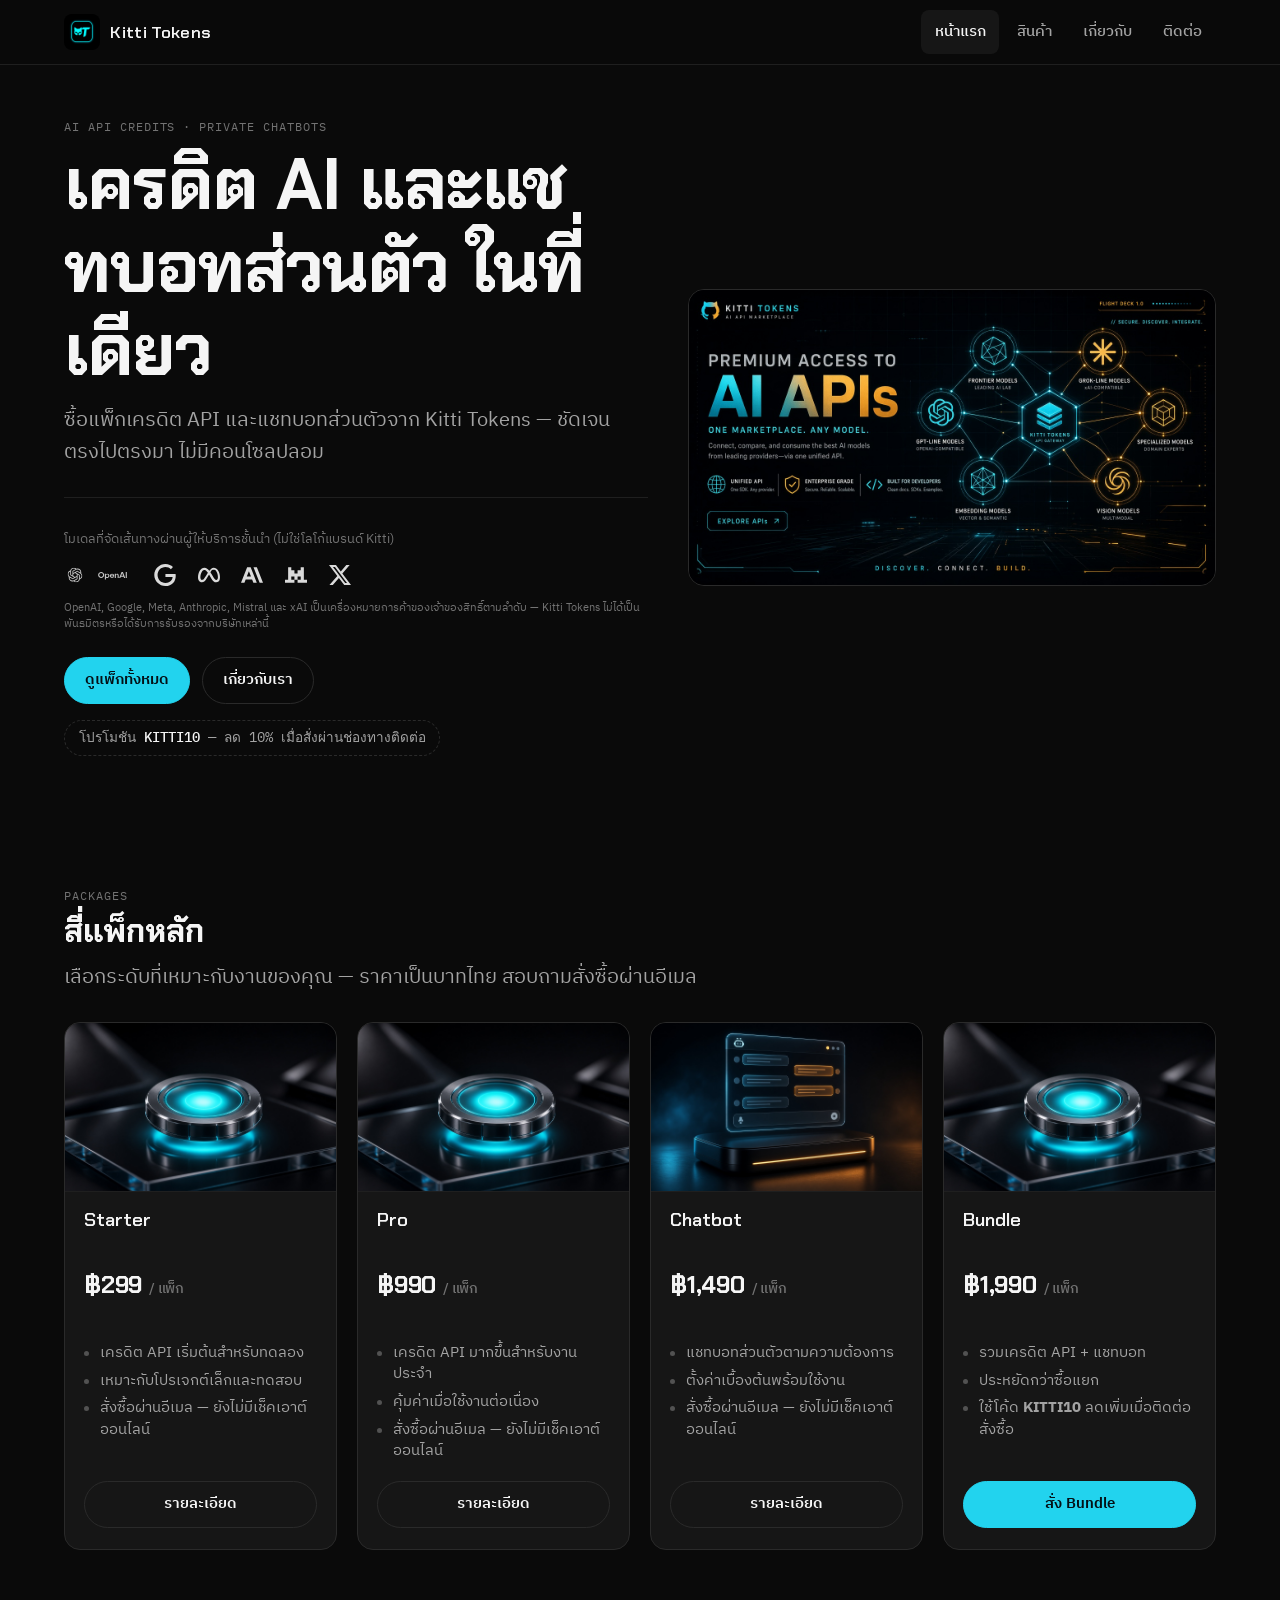
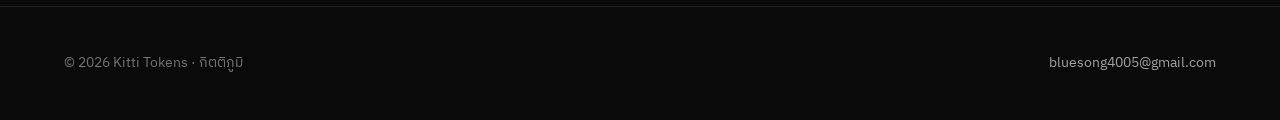
==== commit e216999a: "Contact email: bluesong4005@gmail.com (Blue override for Classroom turn-in)" ====
--- a/index.html
+++ b/index.html
@@ -137,7 +137,7 @@
     <footer class="site-footer">
       <div class="wrap">
         <p>© 2026 Kitti Tokens · กิตติภูมิ</p>
-        <p><a href="/contact/">bwcodex@gmail.com</a></p>
+        <p><a href="/contact/">bluesong4005@gmail.com</a></p>
       </div>
     </footer>
   </div>
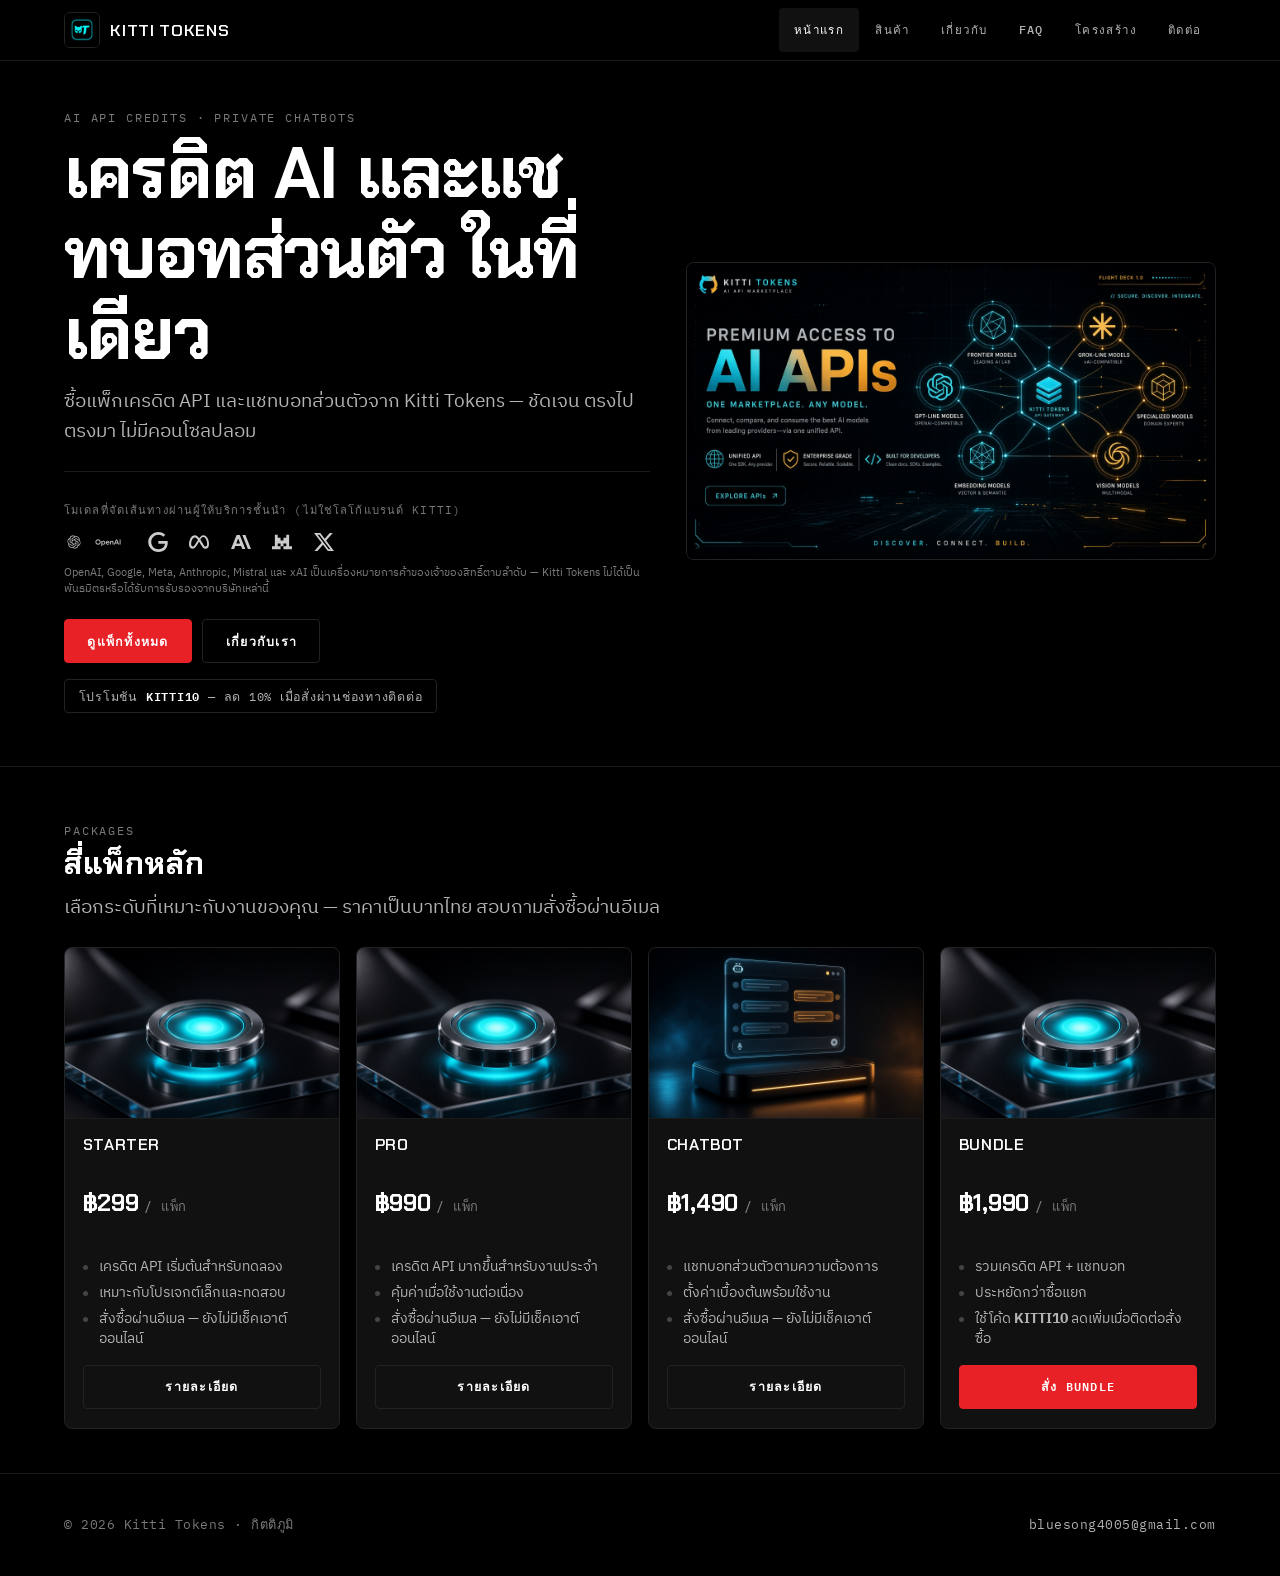
==== commit 87db10d6: "Add FAQ + Website Structure pages for Classroom complete-all (kitti-tokens-web)" ====
--- a/index.html
+++ b/index.html
@@ -20,6 +20,8 @@
           <a href="/" aria-current="page">หน้าแรก</a>
           <a href="/products/">สินค้า</a>
           <a href="/about/">เกี่ยวกับ</a>
+          <a href="/faq/">FAQ</a>
+          <a href="/structure/">โครงสร้าง</a>
           <a href="/contact/">ติดต่อ</a>
         </nav>
       </div>
--- a/assets/site.css
+++ b/assets/site.css
@@ -1,19 +1,20 @@
-/* Kitti Tokens — black / white / gray + one accent on primary CTA */
+/* Kitti Tokens — SpaceX-like: deep black, white type, ONE red accent on primary CTAs */
 @import url('https://fonts.googleapis.com/css2?family=Chakra+Petch:wght@500;600;700&family=IBM+Plex+Sans+Thai:wght@400;500;600;700&family=IBM+Plex+Mono:wght@400;500&display=swap');
 
 :root {
-  --bg: #0a0a0a;
-  --bg-elevated: #111111;
-  --bg-card: #161616;
-  --border: #2a2a2a;
-  --border-soft: #1f1f1f;
-  --text: #f5f5f5;
-  --text-muted: #a3a3a3;
-  --text-dim: #737373;
-  --accent: #22d3ee; /* cyan — matches brand-logo glow; used ONLY on primary CTA */
-  --accent-ink: #041016;
-  --radius: 12px;
-  --radius-lg: 16px;
+  --bg: #000000;
+  --bg-elevated: #0a0a0a;
+  --bg-card: #111111;
+  --border: #222222;
+  --border-soft: #1a1a1a;
+  --text: #ffffff;
+  --text-muted: #b3b3b3;
+  --text-dim: #7a7a7a;
+  --accent: #e82127; /* SpaceX red — primary CTA only */
+  --accent-hover: #ff2d34;
+  --accent-ink: #ffffff;
+  --radius: 4px;
+  --radius-lg: 8px;
   --wrap: 72rem;
   --tap: 44px;
   --font-display: "Chakra Petch", "IBM Plex Sans Thai", system-ui, sans-serif;
@@ -30,7 +31,7 @@
   color: var(--text);
   font-family: var(--font-body);
   font-size: 1.0625rem;
-  line-height: 1.6;
+  line-height: 1.55;
   -webkit-font-smoothing: antialiased;
 }
 img { max-width: 100%; height: auto; display: block; }
@@ -48,8 +49,8 @@
   position: sticky;
   top: 0;
   z-index: 50;
-  background: rgba(10, 10, 10, 0.88);
-  backdrop-filter: blur(12px);
+  background: rgba(0, 0, 0, 0.92);
+  backdrop-filter: blur(14px);
   border-bottom: 1px solid var(--border-soft);
 }
 .nav {
@@ -57,8 +58,8 @@
   align-items: center;
   justify-content: space-between;
   gap: 1rem;
-  min-height: 4rem;
-  padding-block: 0.5rem;
+  min-height: 3.75rem;
+  padding-block: 0.35rem;
 }
 .brand {
   display: inline-flex;
@@ -67,30 +68,29 @@
   font-family: var(--font-display);
   font-weight: 600;
   font-size: 1.05rem;
-  letter-spacing: 0.02em;
+  letter-spacing: 0.04em;
+  text-transform: uppercase;
   color: var(--text);
 }
 .brand img {
   width: 36px;
   height: 36px;
-  border-radius: 8px;
+  border-radius: 6px;
   object-fit: cover;
   flex-shrink: 0;
-}
-/* Prevent "Kitti TokensAI" — keep brand name and any badge separated */
+  border: 1px solid var(--border);
+}
 .brand-name {
   display: inline-flex;
   align-items: baseline;
   gap: 0.35rem;
   white-space: nowrap;
 }
-.brand-name .mark {
-  color: var(--text);
-}
+.brand-name .mark { color: var(--text); }
 .nav-links {
   display: flex;
   align-items: center;
-  gap: 0.25rem;
+  gap: 0.15rem;
   flex-wrap: wrap;
 }
 .nav-links a {
@@ -98,11 +98,14 @@
   align-items: center;
   justify-content: center;
   min-height: var(--tap);
-  padding: 0.5rem 0.85rem;
-  border-radius: 8px;
-  color: var(--text-muted);
-  font-size: 0.95rem;
+  padding: 0.45rem 0.9rem;
+  border-radius: var(--radius);
+  color: var(--text-muted);
+  font-family: var(--font-mono);
+  font-size: 0.72rem;
   font-weight: 500;
+  letter-spacing: 0.12em;
+  text-transform: uppercase;
 }
 .nav-links a:hover,
 .nav-links a[aria-current="page"] {
@@ -117,29 +120,31 @@
   justify-content: center;
   gap: 0.4rem;
   min-height: var(--tap);
-  padding: 0.65rem 1.25rem;
-  border-radius: 999px;
+  padding: 0.7rem 1.4rem;
+  border-radius: var(--radius);
   border: 1px solid var(--border);
   background: transparent;
   color: var(--text);
-  font-family: var(--font-body);
+  font-family: var(--font-mono);
   font-weight: 600;
-  font-size: 0.95rem;
+  font-size: 0.78rem;
+  letter-spacing: 0.1em;
+  text-transform: uppercase;
   cursor: pointer;
   transition: background 0.15s, border-color 0.15s, color 0.15s;
 }
-.btn:hover { border-color: #404040; background: var(--bg-card); }
+.btn:hover { border-color: #444; background: var(--bg-card); }
 .btn-ghost { border-color: transparent; color: var(--text-muted); }
 .btn-ghost:hover { color: var(--text); background: var(--bg-card); }
-/* ONE accent — primary CTA only */
+/* ONE accent — primary CTA only (SpaceX red) */
 .btn-primary {
   background: var(--accent);
   border-color: var(--accent);
   color: var(--accent-ink);
 }
 .btn-primary:hover {
-  background: #67e8f9;
-  border-color: #67e8f9;
+  background: var(--accent-hover);
+  border-color: var(--accent-hover);
   color: var(--accent-ink);
 }
 
@@ -147,54 +152,48 @@
 h1, h2, h3 {
   font-family: var(--font-display);
   font-weight: 700;
-  line-height: 1.15;
+  line-height: 1.12;
   margin: 0 0 0.75rem;
+  letter-spacing: -0.01em;
 }
 h1 {
   font-size: clamp(2.5rem, 6vw, 4.5rem);
-  letter-spacing: -0.02em;
-}
-h2 {
-  font-size: clamp(1.5rem, 3vw, 2rem);
-}
-h3 {
-  font-size: 1.15rem;
-  font-weight: 600;
-}
+  letter-spacing: -0.025em;
+  text-transform: uppercase;
+}
+h2 { font-size: clamp(1.45rem, 3vw, 1.9rem); text-transform: uppercase; letter-spacing: 0.02em; }
+h3 { font-size: 1.1rem; font-weight: 600; }
 .lede, .promise {
-  font-size: clamp(1.05rem, 2vw, 1.25rem);
-  color: var(--text-muted);
-  max-width: 40rem;
+  font-size: clamp(1.05rem, 2vw, 1.2rem);
+  color: var(--text-muted);
+  max-width: 38rem;
   margin: 0;
 }
-.section {
-  padding-block: 3.5rem;
-}
-.section-head {
-  margin-bottom: 1.75rem;
-}
+.section { padding-block: 2.75rem; border-top: 1px solid var(--border-soft); }
+.section-head { margin-bottom: 1.5rem; }
 .eyebrow {
   font-family: var(--font-mono);
-  font-size: 0.75rem;
-  letter-spacing: 0.08em;
-  text-transform: uppercase;
-  color: var(--text-dim);
-  margin-bottom: 0.5rem;
+  font-size: 0.72rem;
+  letter-spacing: 0.16em;
+  text-transform: uppercase;
+  color: var(--text-dim);
+  margin-bottom: 0.45rem;
 }
 
 /* —— Hero —— */
 .hero {
-  padding-block: 2.5rem 3rem;
+  padding-block: 2.25rem 2.5rem;
+  border-top: none;
 }
 .hero-grid {
   display: grid;
-  gap: 2rem;
+  gap: 1.75rem;
   align-items: center;
 }
 @media (min-width: 900px) {
   .hero-grid {
     grid-template-columns: 1.05fr 0.95fr;
-    gap: 2.5rem;
+    gap: 2.25rem;
   }
 }
 .hero-media {
@@ -212,8 +211,8 @@
 .hero-actions {
   display: flex;
   flex-wrap: wrap;
-  gap: 0.75rem;
-  margin-top: 1.5rem;
+  gap: 0.65rem;
+  margin-top: 1.35rem;
 }
 .promo-chip {
   display: inline-flex;
@@ -221,25 +220,29 @@
   gap: 0.5rem;
   margin-top: 1rem;
   padding: 0.4rem 0.85rem;
-  border: 1px dashed var(--border);
-  border-radius: 999px;
-  font-family: var(--font-mono);
-  font-size: 0.85rem;
+  border: 1px solid var(--border);
+  border-radius: var(--radius);
+  font-family: var(--font-mono);
+  font-size: 0.78rem;
+  letter-spacing: 0.06em;
   color: var(--text-muted);
 }
 .promo-chip strong {
   color: var(--text);
-  font-weight: 500;
-}
-
-/* —— Provider row (under promise) —— */
+  font-weight: 600;
+}
+
+/* —— Provider row —— */
 .providers {
-  margin-top: 1.75rem;
-  padding-top: 1.25rem;
+  margin-top: 1.5rem;
+  padding-top: 1.15rem;
   border-top: 1px solid var(--border-soft);
 }
 .providers-caption {
-  font-size: 0.8rem;
+  font-family: var(--font-mono);
+  font-size: 0.7rem;
+  letter-spacing: 0.1em;
+  text-transform: uppercase;
   color: var(--text-dim);
   margin-bottom: 0.85rem;
 }
@@ -251,9 +254,9 @@
 }
 .provider-row img,
 .provider-row .openai-pair {
-  height: 22px;
+  height: 20px;
   width: auto;
-  opacity: 0.85;
+  opacity: 0.8;
   filter: brightness(0) invert(1);
 }
 .provider-row .openai-pair {
@@ -263,26 +266,21 @@
   filter: none;
 }
 .provider-row .openai-pair img {
-  height: 22px;
+  height: 20px;
   filter: none;
   opacity: 0.9;
 }
-.provider-row .openai-pair .wordmark {
-  height: 18px;
-}
+.provider-row .openai-pair .wordmark { height: 16px; }
 .tm-note {
   margin-top: 0.85rem;
-  font-size: 0.7rem;
+  font-size: 0.68rem;
   line-height: 1.45;
   color: var(--text-dim);
   max-width: 42rem;
 }
 
 /* —— Product cards —— */
-.card-grid {
-  display: grid;
-  gap: 1.25rem;
-}
+.card-grid { display: grid; gap: 1rem; }
 @media (min-width: 640px) {
   .card-grid { grid-template-columns: repeat(2, 1fr); }
 }
@@ -298,6 +296,7 @@
   overflow: hidden;
   min-height: 100%;
 }
+.card:hover { border-color: #333; }
 .card-media {
   aspect-ratio: 16 / 10;
   background: var(--bg-elevated);
@@ -312,36 +311,38 @@
 .card-body {
   display: flex;
   flex-direction: column;
-  gap: 0.65rem;
-  padding: 1.15rem 1.2rem 1.35rem;
+  gap: 0.55rem;
+  padding: 1.05rem 1.1rem 1.2rem;
   flex: 1;
 }
-.card-body h3 { margin: 0; }
+.card-body h3 { margin: 0; text-transform: uppercase; letter-spacing: 0.04em; font-size: 1rem; }
 .price {
   font-family: var(--font-display);
-  font-size: 1.5rem;
+  font-size: 1.45rem;
   font-weight: 700;
   letter-spacing: -0.01em;
+  color: var(--text);
 }
 .price span {
-  font-size: 0.85rem;
+  font-size: 0.8rem;
   font-weight: 500;
   color: var(--text-dim);
-  font-family: var(--font-body);
+  font-family: var(--font-mono);
+  letter-spacing: 0.04em;
 }
 .bullets {
   display: flex;
   flex-direction: column;
-  gap: 0.4rem;
-  margin: 0.25rem 0 0.5rem;
+  gap: 0.35rem;
+  margin: 0.2rem 0 0.45rem;
   flex: 1;
 }
 .bullets li {
   position: relative;
   padding-left: 1rem;
   color: var(--text-muted);
-  font-size: 0.92rem;
-  line-height: 1.45;
+  font-size: 0.9rem;
+  line-height: 1.4;
 }
 .bullets li::before {
   content: "";
@@ -351,7 +352,7 @@
   width: 5px;
   height: 5px;
   border-radius: 50%;
-  background: #525252;
+  background: #444;
 }
 .card .btn { align-self: stretch; margin-top: auto; }
 
@@ -361,7 +362,7 @@
   overflow: hidden;
   border: 1px solid var(--border);
   aspect-ratio: 21 / 9;
-  margin-bottom: 2rem;
+  margin-bottom: 1.75rem;
   background: var(--bg-elevated);
 }
 .banner img {
@@ -369,60 +370,58 @@
   height: 100%;
   object-fit: cover;
 }
-.facts {
-  display: grid;
-  gap: 1rem;
-}
+.facts { display: grid; gap: 0.85rem; }
 @media (min-width: 768px) {
   .facts { grid-template-columns: repeat(3, 1fr); }
 }
 .fact {
-  padding: 1.25rem;
+  padding: 1.15rem;
   background: var(--bg-card);
   border: 1px solid var(--border);
   border-radius: var(--radius);
 }
-.fact h3 { margin-bottom: 0.5rem; }
+.fact h3 { margin-bottom: 0.45rem; text-transform: uppercase; letter-spacing: 0.04em; font-size: 0.95rem; }
 .fact p {
   margin: 0;
   color: var(--text-muted);
-  font-size: 0.95rem;
-}
-.fact.not-live {
-  border-color: #3f3f46;
-}
+  font-size: 0.92rem;
+}
+.fact.not-live { border-color: #2a2a2a; }
 .fact.not-live .tag {
   display: inline-block;
   font-family: var(--font-mono);
-  font-size: 0.7rem;
-  letter-spacing: 0.06em;
-  text-transform: uppercase;
-  color: var(--text-dim);
-  margin-bottom: 0.5rem;
+  font-size: 0.68rem;
+  letter-spacing: 0.1em;
+  text-transform: uppercase;
+  color: var(--text-dim);
+  margin-bottom: 0.45rem;
 }
 
 /* —— Contact —— */
 .contact-panel {
   max-width: 36rem;
-  padding: 2rem;
+  padding: 1.75rem;
   background: var(--bg-card);
   border: 1px solid var(--border);
   border-radius: var(--radius-lg);
 }
-.contact-panel p { color: var(--text-muted); margin: 0 0 1.25rem; }
+.contact-panel p { color: var(--text-muted); margin: 0 0 1.15rem; }
 .mailto {
   font-family: var(--font-mono);
-  font-size: 1.05rem;
+  font-size: 0.95rem;
   word-break: break-all;
+  letter-spacing: 0.02em;
 }
 
 /* —— Footer —— */
 .site-footer {
   margin-top: auto;
   border-top: 1px solid var(--border-soft);
-  padding-block: 2rem;
-  color: var(--text-dim);
-  font-size: 0.85rem;
+  padding-block: 1.75rem;
+  color: var(--text-dim);
+  font-size: 0.8rem;
+  font-family: var(--font-mono);
+  letter-spacing: 0.04em;
 }
 .site-footer .wrap {
   display: flex;
@@ -434,13 +433,12 @@
 .site-footer a { color: var(--text-muted); }
 .site-footer a:hover { color: var(--text); }
 
-/* page shell */
 .page {
   display: flex;
   flex-direction: column;
   min-height: 100vh;
 }
-.page-intro { padding-top: 2.5rem; padding-bottom: 1rem; }
+.page-intro { padding-top: 2.25rem; padding-bottom: 0.85rem; }
 
 .sr-only {
   position: absolute;
@@ -452,3 +450,200 @@
   clip: rect(0,0,0,0);
   border: 0;
 }
+
+
+/* —— FAQ —— */
+.faq-list {
+  display: flex;
+  flex-direction: column;
+  gap: 0.65rem;
+  max-width: 46rem;
+}
+.faq-item {
+  background: var(--bg-card);
+  border: 1px solid var(--border);
+  border-radius: var(--radius);
+  overflow: hidden;
+}
+.faq-item[open] { border-color: #333; }
+.faq-item summary {
+  cursor: pointer;
+  list-style: none;
+  display: flex;
+  align-items: center;
+  justify-content: space-between;
+  gap: 1rem;
+  min-height: var(--tap);
+  padding: 1rem 1.15rem;
+  font-family: var(--font-display);
+  font-weight: 600;
+  font-size: 1rem;
+  letter-spacing: 0.02em;
+}
+.faq-item summary::-webkit-details-marker { display: none; }
+.faq-item summary::after {
+  content: "+";
+  flex-shrink: 0;
+  font-family: var(--font-mono);
+  font-size: 1.1rem;
+  font-weight: 500;
+  color: var(--text-dim);
+  line-height: 1;
+}
+.faq-item[open] summary::after { content: "–"; color: var(--text); }
+.faq-item .faq-a {
+  margin: 0;
+  padding: 0 1.15rem 1.15rem;
+  color: var(--text-muted);
+  font-size: 0.95rem;
+  line-height: 1.55;
+}
+.faq-item .faq-a a { color: var(--text); text-decoration: underline; text-underline-offset: 3px; }
+.faq-item .faq-a a:hover { color: var(--accent-hover); }
+
+/* —— Sitemap / IA (Classroom) —— */
+.ia-grid {
+  display: grid;
+  gap: 1.25rem;
+}
+@media (min-width: 900px) {
+  .ia-grid { grid-template-columns: 1.1fr 0.9fr; align-items: start; }
+}
+.sitemap {
+  background: var(--bg-card);
+  border: 1px solid var(--border);
+  border-radius: var(--radius-lg);
+  padding: 1.35rem 1.25rem 1.5rem;
+}
+.sitemap-root {
+  display: inline-flex;
+  align-items: center;
+  gap: 0.5rem;
+  padding: 0.55rem 0.9rem;
+  border: 1px solid #333;
+  border-radius: var(--radius);
+  background: var(--bg-elevated);
+  font-family: var(--font-display);
+  font-weight: 600;
+  letter-spacing: 0.06em;
+  text-transform: uppercase;
+  font-size: 0.85rem;
+}
+.sitemap-root[aria-current="page"],
+.sitemap a[aria-current="page"] {
+  border-color: #444;
+  background: #161616;
+}
+.sitemap-tree {
+  margin: 0.85rem 0 0 1.1rem;
+  padding: 0;
+  border-left: 1px solid var(--border);
+  display: flex;
+  flex-direction: column;
+  gap: 0.45rem;
+}
+.sitemap-tree li {
+  position: relative;
+  padding-left: 1.15rem;
+}
+.sitemap-tree li::before {
+  content: "";
+  position: absolute;
+  left: 0;
+  top: 1.15rem;
+  width: 0.85rem;
+  height: 1px;
+  background: var(--border);
+}
+.sitemap-tree a,
+.sitemap-node {
+  display: flex;
+  flex-direction: column;
+  gap: 0.15rem;
+  padding: 0.55rem 0.8rem;
+  border: 1px solid var(--border);
+  border-radius: var(--radius);
+  background: var(--bg-elevated);
+  min-height: var(--tap);
+}
+.sitemap-tree a:hover { border-color: #444; background: #161616; }
+.sitemap-tree .node-en {
+  font-family: var(--font-mono);
+  font-size: 0.68rem;
+  letter-spacing: 0.14em;
+  text-transform: uppercase;
+  color: var(--text-dim);
+}
+.sitemap-tree .node-th {
+  font-family: var(--font-display);
+  font-weight: 600;
+  font-size: 0.95rem;
+  letter-spacing: 0.03em;
+}
+.ia-copy h2 { margin-top: 0; }
+.ia-copy p {
+  color: var(--text-muted);
+  font-size: 0.95rem;
+  margin: 0 0 0.9rem;
+}
+.ia-copy ul.ia-points {
+  display: flex;
+  flex-direction: column;
+  gap: 0.45rem;
+  margin: 0 0 1rem;
+}
+.ia-copy ul.ia-points li {
+  position: relative;
+  padding-left: 1rem;
+  color: var(--text-muted);
+  font-size: 0.92rem;
+}
+.ia-copy ul.ia-points li::before {
+  content: "";
+  position: absolute;
+  left: 0;
+  top: 0.55em;
+  width: 5px;
+  height: 5px;
+  border-radius: 50%;
+  background: #444;
+}
+.page-list {
+  display: grid;
+  gap: 0.65rem;
+  margin-top: 1.5rem;
+}
+@media (min-width: 640px) {
+  .page-list { grid-template-columns: repeat(2, 1fr); }
+}
+@media (min-width: 1024px) {
+  .page-list { grid-template-columns: repeat(3, 1fr); }
+}
+.page-list a {
+  display: flex;
+  flex-direction: column;
+  gap: 0.3rem;
+  padding: 1rem 1.1rem;
+  background: var(--bg-card);
+  border: 1px solid var(--border);
+  border-radius: var(--radius);
+  min-height: var(--tap);
+}
+.page-list a:hover { border-color: #444; }
+.page-list .node-en {
+  font-family: var(--font-mono);
+  font-size: 0.68rem;
+  letter-spacing: 0.14em;
+  text-transform: uppercase;
+  color: var(--text-dim);
+}
+.page-list .node-th {
+  font-family: var(--font-display);
+  font-weight: 600;
+  letter-spacing: 0.03em;
+}
+.page-list p {
+  margin: 0;
+  color: var(--text-muted);
+  font-size: 0.85rem;
+}
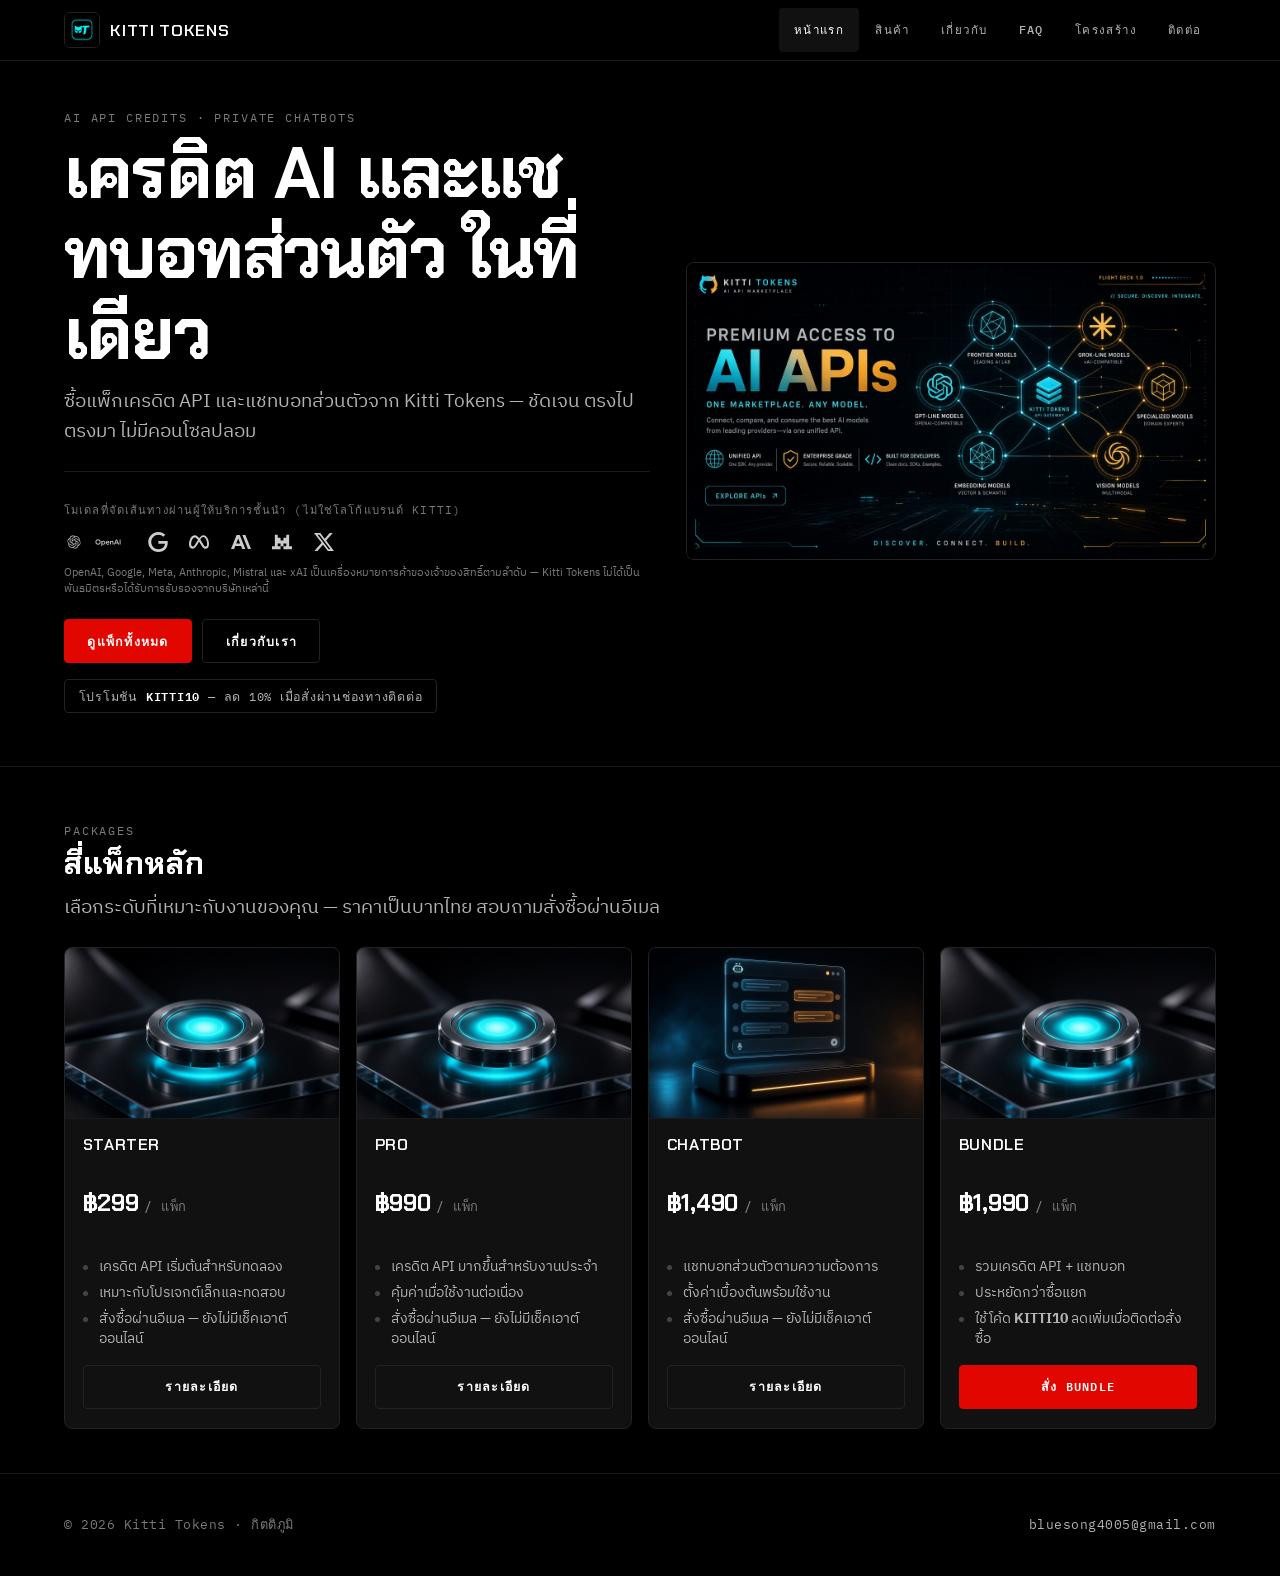
==== commit 13818e29: "feat: add /faq/ + /structure/ homework pages; complete contact; update nav Canonical kitti-tokens-we" ====
--- a/index.html
+++ b/index.html
@@ -16,7 +16,7 @@
           <img src="/assets/brand-logo.png" width="36" height="36" alt="" />
           <span class="brand-name"><span class="mark">Kitti Tokens</span></span>
         </a>
-        <nav class="nav-links" aria-label="หลัก">
+                <nav class="nav-links" aria-label="หลัก">
           <a href="/" aria-current="page">หน้าแรก</a>
           <a href="/products/">สินค้า</a>
           <a href="/about/">เกี่ยวกับ</a>
--- a/assets/site.css
+++ b/assets/site.css
@@ -10,8 +10,8 @@
   --text: #ffffff;
   --text-muted: #b3b3b3;
   --text-dim: #7a7a7a;
-  --accent: #e82127; /* SpaceX red — primary CTA only */
-  --accent-hover: #ff2d34;
+  --accent: #e10600; /* SpaceX red #e10600 — primary CTA only */
+  --accent-hover: #c41b23;
   --accent-ink: #ffffff;
   --radius: 4px;
   --radius-lg: 8px;
@@ -452,198 +452,59 @@
 }
 
 
-/* —— FAQ —— */
-.faq-list {
-  display: flex;
-  flex-direction: column;
-  gap: 0.65rem;
-  max-width: 46rem;
-}
+/* —— Homework pages: FAQ + structure —— */
+.grid-2 { display: grid; gap: 1rem; }
+@media (min-width: 800px) { .grid-2 { grid-template-columns: 1fr 1fr; } }
+.order-steps { margin-top: 0.75rem; }
+.order-steps a { color: var(--text); text-decoration: underline; text-underline-offset: 3px; }
+.faq-list { display: flex; flex-direction: column; gap: 0.65rem; max-width: 48rem; }
 .faq-item {
+  border: 1px solid var(--border);
   background: var(--bg-card);
-  border: 1px solid var(--border);
   border-radius: var(--radius);
-  overflow: hidden;
-}
-.faq-item[open] { border-color: #333; }
+  padding: 0;
+}
 .faq-item summary {
   cursor: pointer;
   list-style: none;
-  display: flex;
-  align-items: center;
-  justify-content: space-between;
-  gap: 1rem;
-  min-height: var(--tap);
   padding: 1rem 1.15rem;
   font-family: var(--font-display);
   font-weight: 600;
   font-size: 1rem;
-  letter-spacing: 0.02em;
 }
 .faq-item summary::-webkit-details-marker { display: none; }
 .faq-item summary::after {
   content: "+";
-  flex-shrink: 0;
-  font-family: var(--font-mono);
-  font-size: 1.1rem;
-  font-weight: 500;
-  color: var(--text-dim);
-  line-height: 1;
-}
-.faq-item[open] summary::after { content: "–"; color: var(--text); }
-.faq-item .faq-a {
+  float: right;
+  color: var(--text-dim);
+  font-family: var(--font-mono);
+}
+.faq-item[open] summary::after { content: "–"; }
+.faq-item p {
   margin: 0;
   padding: 0 1.15rem 1.15rem;
   color: var(--text-muted);
   font-size: 0.95rem;
   line-height: 1.55;
 }
-.faq-item .faq-a a { color: var(--text); text-decoration: underline; text-underline-offset: 3px; }
-.faq-item .faq-a a:hover { color: var(--accent-hover); }
-
-/* —— Sitemap / IA (Classroom) —— */
-.ia-grid {
-  display: grid;
-  gap: 1.25rem;
-}
-@media (min-width: 900px) {
-  .ia-grid { grid-template-columns: 1.1fr 0.9fr; align-items: start; }
-}
-.sitemap {
+.sitemap { display: grid; gap: 0.75rem; }
+@media (min-width: 768px) { .sitemap { grid-template-columns: 1fr 1fr; } }
+.sitemap-node {
+  border: 1px solid var(--border);
   background: var(--bg-card);
-  border: 1px solid var(--border);
-  border-radius: var(--radius-lg);
-  padding: 1.35rem 1.25rem 1.5rem;
-}
-.sitemap-root {
-  display: inline-flex;
-  align-items: center;
-  gap: 0.5rem;
-  padding: 0.55rem 0.9rem;
-  border: 1px solid #333;
   border-radius: var(--radius);
-  background: var(--bg-elevated);
-  font-family: var(--font-display);
-  font-weight: 600;
-  letter-spacing: 0.06em;
-  text-transform: uppercase;
-  font-size: 0.85rem;
-}
-.sitemap-root[aria-current="page"],
-.sitemap a[aria-current="page"] {
-  border-color: #444;
-  background: #161616;
-}
-.sitemap-tree {
-  margin: 0.85rem 0 0 1.1rem;
-  padding: 0;
-  border-left: 1px solid var(--border);
-  display: flex;
-  flex-direction: column;
-  gap: 0.45rem;
-}
-.sitemap-tree li {
-  position: relative;
-  padding-left: 1.15rem;
-}
-.sitemap-tree li::before {
-  content: "";
-  position: absolute;
-  left: 0;
-  top: 1.15rem;
-  width: 0.85rem;
-  height: 1px;
-  background: var(--border);
-}
-.sitemap-tree a,
-.sitemap-node {
-  display: flex;
-  flex-direction: column;
-  gap: 0.15rem;
-  padding: 0.55rem 0.8rem;
-  border: 1px solid var(--border);
-  border-radius: var(--radius);
-  background: var(--bg-elevated);
-  min-height: var(--tap);
-}
-.sitemap-tree a:hover { border-color: #444; background: #161616; }
-.sitemap-tree .node-en {
-  font-family: var(--font-mono);
-  font-size: 0.68rem;
-  letter-spacing: 0.14em;
-  text-transform: uppercase;
-  color: var(--text-dim);
-}
-.sitemap-tree .node-th {
-  font-family: var(--font-display);
-  font-weight: 600;
+  padding: 1.1rem 1.15rem;
+}
+.sitemap-node h2 {
   font-size: 0.95rem;
-  letter-spacing: 0.03em;
-}
-.ia-copy h2 { margin-top: 0; }
-.ia-copy p {
-  color: var(--text-muted);
-  font-size: 0.95rem;
-  margin: 0 0 0.9rem;
-}
-.ia-copy ul.ia-points {
-  display: flex;
-  flex-direction: column;
-  gap: 0.45rem;
-  margin: 0 0 1rem;
-}
-.ia-copy ul.ia-points li {
-  position: relative;
-  padding-left: 1rem;
-  color: var(--text-muted);
-  font-size: 0.92rem;
-}
-.ia-copy ul.ia-points li::before {
-  content: "";
-  position: absolute;
-  left: 0;
-  top: 0.55em;
-  width: 5px;
-  height: 5px;
-  border-radius: 50%;
-  background: #444;
-}
-.page-list {
-  display: grid;
-  gap: 0.65rem;
-  margin-top: 1.5rem;
-}
-@media (min-width: 640px) {
-  .page-list { grid-template-columns: repeat(2, 1fr); }
-}
-@media (min-width: 1024px) {
-  .page-list { grid-template-columns: repeat(3, 1fr); }
-}
-.page-list a {
-  display: flex;
-  flex-direction: column;
-  gap: 0.3rem;
-  padding: 1rem 1.1rem;
-  background: var(--bg-card);
-  border: 1px solid var(--border);
-  border-radius: var(--radius);
-  min-height: var(--tap);
-}
-.page-list a:hover { border-color: #444; }
-.page-list .node-en {
-  font-family: var(--font-mono);
-  font-size: 0.68rem;
-  letter-spacing: 0.14em;
-  text-transform: uppercase;
-  color: var(--text-dim);
-}
-.page-list .node-th {
-  font-family: var(--font-display);
-  font-weight: 600;
-  letter-spacing: 0.03em;
-}
-.page-list p {
-  margin: 0;
-  color: var(--text-muted);
-  font-size: 0.85rem;
-}
+  margin: 0 0 0.45rem;
+  text-transform: none;
+  letter-spacing: 0;
+}
+.sitemap-node h2 a {
+  color: var(--text);
+  font-family: var(--font-mono);
+  font-size: 0.78rem;
+  letter-spacing: 0.04em;
+}
+.sitemap-node p { margin: 0; color: var(--text-muted); font-size: 0.9rem; }
